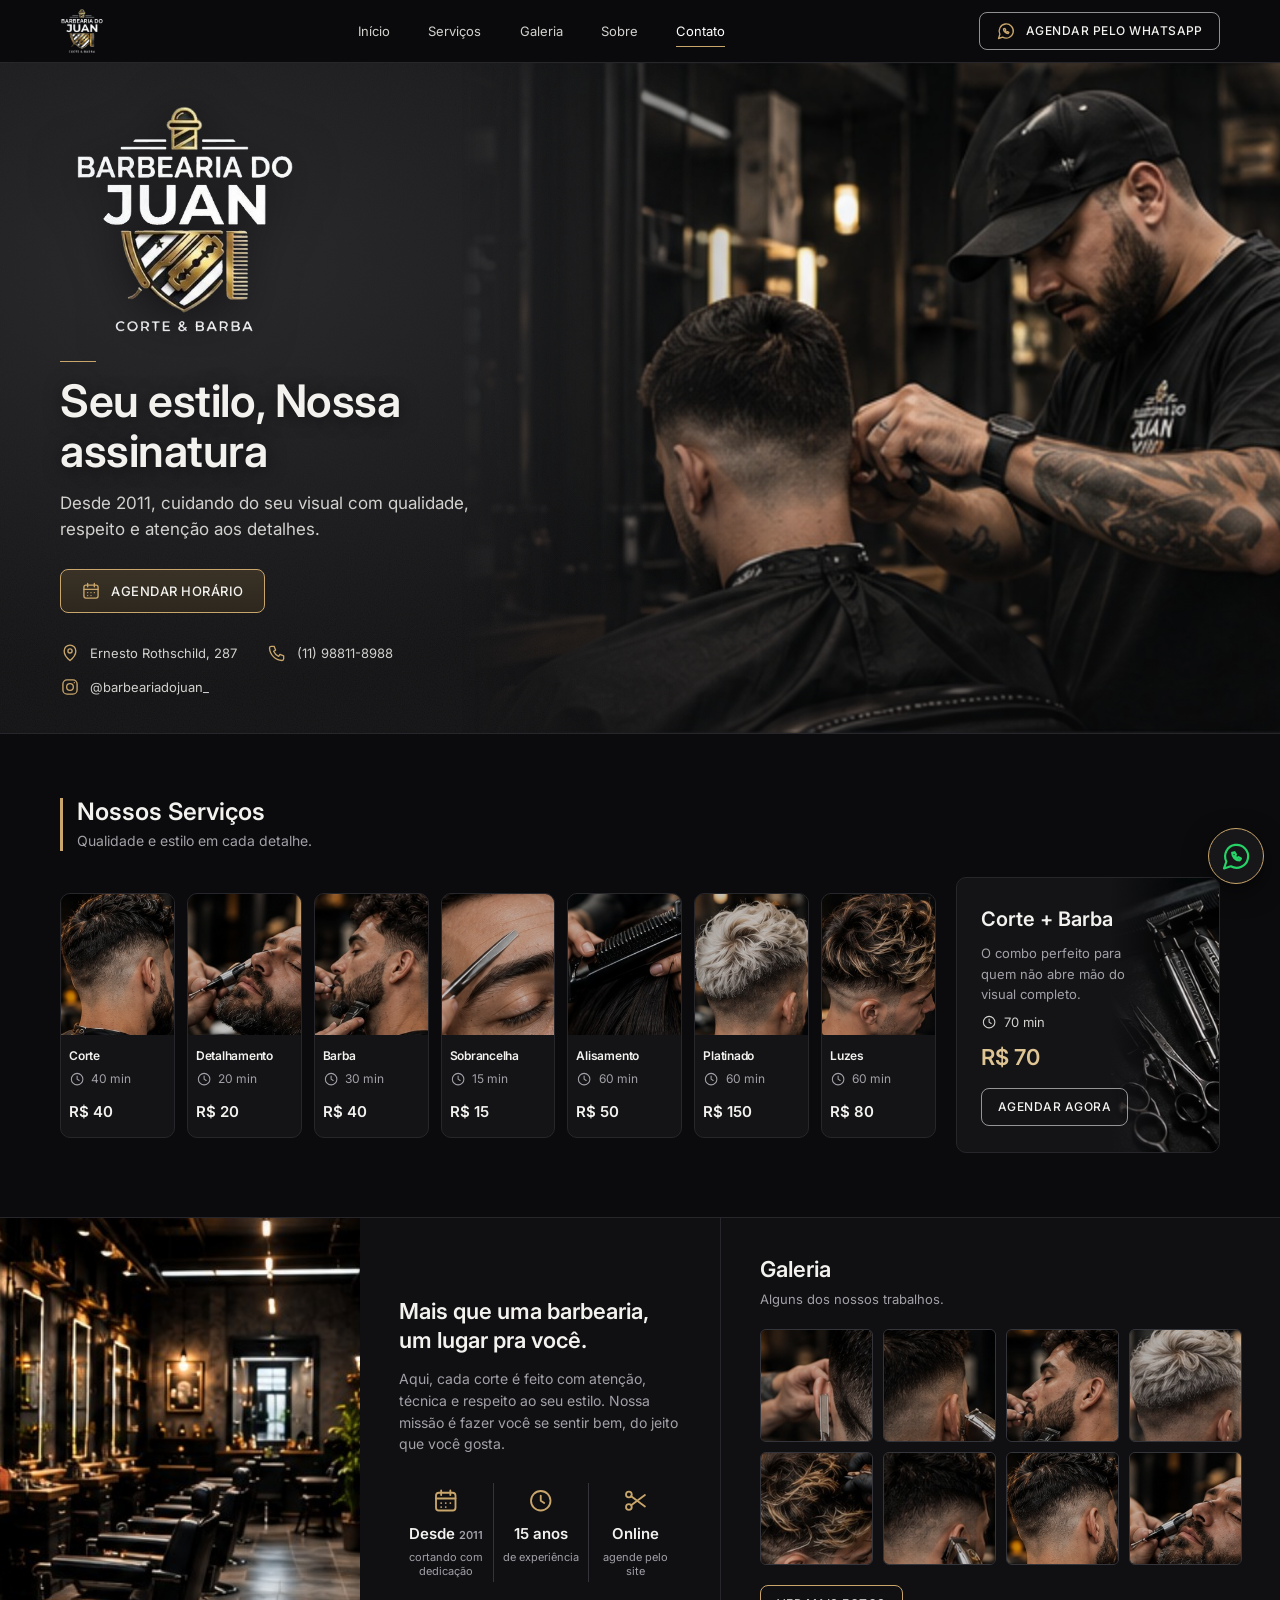
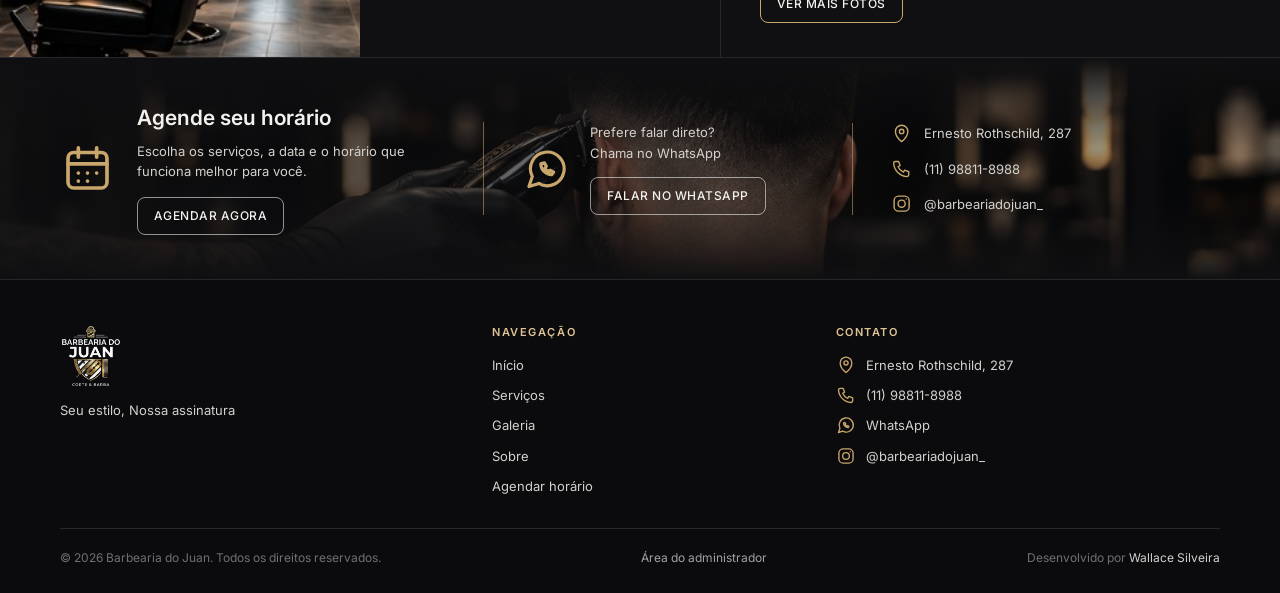
==== index.html @ 2ef13cba "Site da Barbearia do Juan: página inicial, agendamento e painel admin Co-Authored-By: Claude Sonnet " ====
<!DOCTYPE html>
<html lang="pt-BR">
<head>
  <meta charset="utf-8">
  <meta name="viewport" content="width=device-width, initial-scale=1, viewport-fit=cover">
  <title>Barbearia do Juan — Seu estilo, Nossa assinatura</title>
  <meta name="description" content="Barbearia do Juan: cortes, barba e acabamento desde 2011. Escolha seus serviços e agende seu horário online. Ernesto Rothschild, 287.">
  <meta name="theme-color" content="#0b0b0d">
  <link rel="icon" type="image/png" href="assets/logo/logo-128.png">
  <link rel="preconnect" href="https://fonts.googleapis.com">
  <link rel="preconnect" href="https://fonts.gstatic.com" crossorigin>
  <link rel="stylesheet" href="https://fonts.googleapis.com/css2?family=Inter:wght@400;500;600;700&display=swap">
  <link rel="stylesheet" href="css/style.css">
</head>
<body>
  <a class="skip" href="#servicos">Ir para o conteúdo</a>

  <header class="header">
    <div class="container header__in">
      <a class="header__logo" href="#inicio" aria-label="Barbearia do Juan — início">
        <img data-logo src="assets/logo/logo-480.png" alt="Barbearia do Juan" width="56" height="58">
      </a>
      <nav class="nav" id="menu" aria-label="Principal">
        <a href="#inicio" aria-current="true">Início</a>
        <a href="#servicos">Serviços</a>
        <a href="#galeria">Galeria</a>
        <a href="#sobre">Sobre</a>
        <a href="#contato">Contato</a>
      </nav>
      <a class="btn btn--white btn--sm header__cta" data-wa href="https://wa.me/5511988118988" target="_blank" rel="noopener" aria-label="Agendar pelo WhatsApp">
        <i data-icon="whatsapp"></i><span>Agendar pelo WhatsApp</span>
      </a>
      <button class="header__menu" type="button" id="menu-btn" aria-expanded="false" aria-controls="menu" aria-label="Abrir menu"><i data-icon="menu"></i></button>
    </div>
  </header>

  <main id="inicio">
    <section class="hero" aria-label="Apresentação">
      <div class="hero__photo"><img data-cfg-src="hero_foto" src="assets/images/hero.jpg" alt="Juan cortando o cabelo de um cliente na barbearia" fetchpriority="high"></div>
      <div class="hero__in">
        <div class="hero__content">
          <img class="hero__logo" data-logo src="assets/logo/logo-720.png" alt="Barbearia do Juan — Corte &amp; Barba" width="250" height="260">
          <div class="hero__line" aria-hidden="true"></div>
          <h1 data-cfg="slogan">Seu estilo, Nossa assinatura</h1>
          <p class="hero__text" data-cfg="hero_texto">Desde 2011, cuidando do seu visual com qualidade, respeito e atenção aos detalhes.</p>
          <a class="btn btn--tan" href="agendamento.html"><i data-icon="calendar"></i>Agendar horário</a>
          <div class="hero__info">
            <a data-maps href="https://www.google.com/maps/search/?api=1&query=Ernesto%20Rothschild%2C%20287" target="_blank" rel="noopener" aria-label="Ver endereço no Google Maps"><i data-icon="pin"></i><span data-cfg="endereco">Ernesto Rothschild, 287</span></a>
            <a data-tel href="tel:+5511988118988"><i data-icon="phone"></i><span data-cfg="telefone">(11) 98811-8988</span></a>
            <a data-insta href="https://www.instagram.com/barbeariadojuan_/" target="_blank" rel="noopener"><i data-icon="instagram"></i><span data-cfg="instagram">@barbeariadojuan_</span></a>
          </div>
        </div>
      </div>
    </section>

    <section class="section" id="servicos" aria-labelledby="t-servicos">
      <div class="container">
        <div class="section-head">
          <h2 id="t-servicos">Nossos Serviços</h2>
          <p data-cfg="servicos_subtitulo">Qualidade e estilo em cada detalhe.</p>
        </div>
        <div class="servicos">
          <div class="servicos__lista" id="servicos-lista" aria-live="polite">
            <div class="card-s skeleton"></div><div class="card-s skeleton"></div><div class="card-s skeleton"></div><div class="card-s skeleton"></div>
          </div>
          <div class="combos" id="combos-lista"></div>
        </div>
      </div>
    </section>

    <div class="duo">
      <section class="sobre" id="sobre" aria-labelledby="t-sobre">
        <div class="sobre__foto"><img data-cfg-src="sobre_foto" src="assets/images/sobre.jpg" alt="Interior da Barbearia do Juan com cadeiras e espelhos" loading="lazy"></div>
        <div class="sobre__txt">
          <h2 id="t-sobre" data-cfg="sobre_titulo">Mais que uma barbearia, um lugar pra você.</h2>
          <p data-cfg="sobre_texto">Aqui, cada corte é feito com atenção, técnica e respeito ao seu estilo.</p>
          <div class="stats">
            <div class="stat"><i data-icon="calendar"></i><b>Desde <span data-cfg="desde">2011</span></b><span>cortando com dedicação</span></div>
            <div class="stat"><i data-icon="clock"></i><b id="anos">—</b><span>de experiência</span></div>
            <div class="stat"><i data-icon="scissors"></i><b>Online</b><span>agende pelo site</span></div>
          </div>
        </div>
      </section>
      <section class="galeria" id="galeria" aria-labelledby="t-galeria">
        <h2 id="t-galeria">Galeria</h2>
        <p>Alguns dos nossos trabalhos.</p>
        <div class="galeria__grid" id="galeria-grid"></div>
        <a class="btn btn--sm" data-insta href="https://www.instagram.com/barbeariadojuan_/" target="_blank" rel="noopener">Ver mais fotos</a>
      </section>
    </div>

    <section class="cta" id="contato" aria-label="Agendamento e contato">
      <div class="cta__bg" aria-hidden="true"><img src="assets/images/cta-fundo.jpg" alt="" loading="lazy"></div>
      <div class="container cta__in">
        <div class="cta__col">
          <i class="cta__icon" data-icon="calendar"></i>
          <div>
            <h2>Agende seu horário</h2>
            <p>Escolha os serviços, a data e o horário que funciona melhor para você.</p>
            <a class="btn btn--white btn--sm" href="agendamento.html">Agendar agora</a>
          </div>
        </div>
        <div class="cta__col cta__col--wa">
          <i class="cta__icon" data-icon="whatsapp"></i>
          <div>
            <p>Prefere falar direto?<br>Chama no WhatsApp</p>
            <a class="btn btn--white btn--sm" data-wa href="https://wa.me/5511988118988" target="_blank" rel="noopener">Falar no WhatsApp</a>
          </div>
        </div>
        <div class="cta__col">
          <address class="contato" style="font-style:normal">
            <a data-maps href="https://www.google.com/maps/search/?api=1&query=Ernesto%20Rothschild%2C%20287" target="_blank" rel="noopener" aria-label="Ver endereço no Google Maps"><i data-icon="pin"></i><span data-cfg="endereco">Ernesto Rothschild, 287</span></a>
            <a data-tel href="tel:+5511988118988"><i data-icon="phone"></i><span data-cfg="telefone">(11) 98811-8988</span></a>
            <a data-insta href="https://www.instagram.com/barbeariadojuan_/" target="_blank" rel="noopener"><i data-icon="instagram"></i><span data-cfg="instagram">@barbeariadojuan_</span></a>
          </address>
        </div>
      </div>
    </section>
  </main>

  <footer class="footer">
    <div class="container">
      <div class="footer__grid">
        <div class="footer__marca">
          <img data-logo src="assets/logo/logo-480.png" alt="Barbearia do Juan" width="58" height="60">
          <p><span data-cfg="slogan">Seu estilo, Nossa assinatura</span></p>
        </div>
        <nav class="footer__col" aria-label="Rodapé">
          <h3>Navegação</h3>
          <a href="#inicio">Início</a>
          <a href="#servicos">Serviços</a>
          <a href="#galeria">Galeria</a>
          <a href="#sobre">Sobre</a>
          <a href="agendamento.html">Agendar horário</a>
        </nav>
        <div class="footer__col">
          <h3>Contato</h3>
          <a data-maps href="https://www.google.com/maps/search/?api=1&query=Ernesto%20Rothschild%2C%20287" target="_blank" rel="noopener" aria-label="Ver endereço no Google Maps"><i data-icon="pin"></i><span data-cfg="endereco">Ernesto Rothschild, 287</span></a>
          <a data-tel href="tel:+5511988118988"><i data-icon="phone"></i><span data-cfg="telefone">(11) 98811-8988</span></a>
          <a data-wa href="https://wa.me/5511988118988" target="_blank" rel="noopener"><i data-icon="whatsapp"></i>WhatsApp</a>
          <a data-insta href="https://www.instagram.com/barbeariadojuan_/" target="_blank" rel="noopener"><i data-icon="instagram"></i><span data-cfg="instagram">@barbeariadojuan_</span></a>
        </div>
      </div>
      <div class="footer__base">
        <span>© <span id="ano-atual"></span> <span data-cfg="nome">Barbearia do Juan</span>. Todos os direitos reservados.</span>
        <a href="admin.html">Área do administrador</a>
        <span>Desenvolvido por <a id="credito-link" href="https://www.linkedin.com/in/wallacesilveira/" target="_blank" rel="noopener">Wallace Silveira</a></span>
      </div>
    </div>
  </footer>

  <a class="wa-float" data-wa href="https://wa.me/5511988118988" target="_blank" rel="noopener" aria-label="Falar pelo WhatsApp"><i data-icon="whatsapp"></i></a>

  <dialog class="lightbox" id="lightbox" aria-label="Foto da galeria">
    <img id="lightbox-img" alt="">
    <button type="button" id="lightbox-close" aria-label="Fechar"><i data-icon="close"></i></button>
  </dialog>

  <script src="js/config.js"></script>
  <script src="js/dados-padrao.js"></script>
  <script src="js/icons.js"></script>
  <script src="js/availability.js"></script>
  <script src="js/services.js"></script>
  <script src="js/app.js"></script>
</body>
</html>
---- css/style.css ----
/* =====================================================================
   Barbearia do Juan — estilos base + site (index.html)
   Paleta: preto, cinza escuro, cimento queimado, branco; dourado só em detalhes.
   ===================================================================== */
:root {
  --bg: #0b0b0d;
  --bg-2: #101013;
  --surface: #141417;
  --surface-2: #1b1b1f;
  --line: #26262b;
  --line-2: #34343b;
  --text: #f3f2ef;
  --text-2: #d2d1cd;
  --muted: #a1a1a7;
  --dim: #6f6f77;
  --gold: #c9a66b;
  --gold-2: #dfc494;
  --gold-soft: rgba(201, 166, 107, .14);
  --ok: #7cc496;
  --err: #e58275;
  --radius: 10px;
  --gutter: clamp(16px, 4vw, 40px);
  --header-h: 76px;
  --font: 'Inter', system-ui, -apple-system, 'Segoe UI', Roboto, Helvetica, Arial, sans-serif;
  color-scheme: dark;
}

*, *::before, *::after { box-sizing: border-box; }
html { -webkit-text-size-adjust: 100%; scroll-behavior: smooth; scroll-padding-top: calc(var(--header-h) + 8px); }
body {
  margin: 0; background: var(--bg); color: var(--text); font: 400 15px/1.55 var(--font);
  -webkit-font-smoothing: antialiased; overflow-x: hidden; min-height: 100vh;
}
img { display: block; max-width: 100%; }
a { color: inherit; text-decoration: none; }
button, input, select, textarea { font: inherit; color: inherit; }
button { cursor: pointer; }
h1, h2, h3, p { margin: 0; }
ul { margin: 0; padding: 0; list-style: none; }
[hidden] { display: none !important; }
.ic { width: 1.25em; height: 1.25em; flex: none; }
.sr-only { position: absolute; width: 1px; height: 1px; overflow: hidden; clip: rect(0 0 0 0); white-space: nowrap; }
:focus-visible { outline: 2px solid var(--gold); outline-offset: 2px; border-radius: 4px; }
.skip { position: absolute; left: 12px; top: -60px; z-index: 100; background: var(--gold); color: #111; padding: 8px 14px; border-radius: 6px; font-weight: 600; }
.skip:focus { top: 12px; }
.container { width: 100%; max-width: 1240px; margin-inline: auto; padding-inline: var(--gutter); }

/* ------------------------------------------------------------- botões */
.btn {
  display: inline-flex; align-items: center; justify-content: center; gap: 10px; min-height: 44px; padding: 0 20px;
  border-radius: 8px; border: 1px solid var(--gold); background: transparent; color: var(--text);
  font-size: 13px; font-weight: 500; letter-spacing: .04em; text-transform: uppercase; white-space: nowrap;
  transition: background .2s, border-color .2s, color .2s, transform .15s;
}
.btn .ic { color: var(--gold); font-size: 16px; }
.btn:hover { background: var(--gold-soft); }
.btn:active { transform: translateY(1px); }
.btn--tan { background: linear-gradient(180deg, #3a3226, #2d271e); border-color: var(--gold); }
.btn--tan:hover { background: linear-gradient(180deg, #463c2c, #372f23); }
.btn--white { border-color: rgba(255, 255, 255, .55); }
.btn--white:hover { background: rgba(255, 255, 255, .08); border-color: #fff; }
.btn--solid { background: var(--gold-2); border-color: var(--gold-2); color: #17130c; font-weight: 600; }
.btn--solid .ic { color: #17130c; }
.btn--solid:hover { background: #ead2a6; }
.btn--sm { min-height: 38px; padding: 0 16px; font-size: 12px; }
.btn[disabled], .btn[aria-disabled="true"] { opacity: .45; cursor: not-allowed; pointer-events: none; }

/* ------------------------------------------------------------ cabeçalho */
.header {
  position: sticky; top: 0; z-index: 50; background: rgba(11, 11, 13, .94); backdrop-filter: blur(10px);
  border-bottom: 1px solid var(--line); padding-top: env(safe-area-inset-top, 0px);
}
.header__in { display: flex; align-items: center; justify-content: space-between; gap: 24px; height: var(--header-h); }
.header__logo img { height: 58px; width: auto; }
.nav { display: flex; gap: clamp(20px, 3vw, 44px); margin-inline: auto; }
.nav a { position: relative; font-size: 13px; color: var(--text-2); padding: 8px 0; transition: color .2s; }
.nav a::after { content: ''; position: absolute; left: 0; right: 0; bottom: 2px; height: 1px; background: var(--gold); transform: scaleX(0); transition: transform .25s; }
.nav a:hover, .nav a[aria-current="true"] { color: #fff; }
.nav a:hover::after, .nav a[aria-current="true"]::after { transform: scaleX(1); }
.header__cta { display: inline-flex; }
.header__menu { display: none; width: 44px; height: 44px; align-items: center; justify-content: center; background: none; border: 1px solid var(--line-2); border-radius: 8px; font-size: 20px; }

/* ----------------------------------------------------------------- hero */
.hero {
  position: relative; overflow: hidden; border-bottom: 1px solid var(--line);
  background:
    radial-gradient(70% 90% at 15% 30%, #2b2b2e 0%, rgba(20, 20, 22, 0) 70%),
    url("data:image/svg+xml;utf8,<svg xmlns='http://www.w3.org/2000/svg' width='200' height='200'><filter id='n'><feTurbulence type='fractalNoise' baseFrequency='.85' numOctaves='2' stitchTiles='stitch'/><feColorMatrix values='0 0 0 0 1 0 0 0 0 1 0 0 0 0 1 0 0 0 .05 0'/></filter><rect width='100%' height='100%' filter='url(%23n)'/></svg>"),
    #111113;
}
.hero__photo { position: absolute; top: 0; right: 0; bottom: 0; width: 64%; -webkit-mask-image: linear-gradient(90deg, transparent 0, #000 38%); mask-image: linear-gradient(90deg, transparent 0, #000 38%); }
.hero__photo img { width: 100%; height: 100%; object-fit: cover; object-position: 60% 30%; }
.hero__photo::after { content: ''; position: absolute; inset: 0; background: linear-gradient(0deg, rgba(11, 11, 13, .55), transparent 40%); }
.hero__in { position: relative; z-index: 2; min-height: clamp(460px, 40vw, 590px); display: flex; flex-direction: column; justify-content: center; padding-block: 36px; max-width: 1240px; margin-inline: auto; padding-inline: var(--gutter); }
.hero__content { max-width: 500px; }
.hero__logo { width: clamp(170px, 18vw, 250px); height: auto; margin: 0 0 22px 10px; filter: drop-shadow(0 6px 24px rgba(0, 0, 0, .55)); }
.hero__line { width: 36px; height: 1px; background: var(--gold); margin-bottom: 14px; }
.hero h1 { font-size: clamp(30px, 3.5vw, 46px); line-height: 1.12; font-weight: 600; letter-spacing: -.01em; text-shadow: 0 2px 18px rgba(0, 0, 0, .5); }
.hero__text { margin: 14px 0 26px; color: var(--text-2); font-size: clamp(15px, 1.35vw, 17px); max-width: 420px; }
.hero__info { display: flex; flex-wrap: wrap; gap: 14px 30px; margin-top: 30px; font-size: 13px; color: var(--text-2); }
.hero__info a, .hero__info span { display: inline-flex; align-items: center; gap: 10px; }
.hero__info .ic { color: var(--gold); font-size: 16px; }
.hero__info a:hover { color: #fff; }

/* -------------------------------------------------------------- seções */
.section { padding-block: clamp(40px, 6vw, 64px); border-bottom: 1px solid var(--line); }
.section-head { border-left: 3px solid var(--gold); padding-left: 14px; margin-bottom: 26px; }
.section-head h2 { font-size: clamp(20px, 2.2vw, 24px); font-weight: 600; line-height: 1.2; }
.section-head p { color: var(--muted); font-size: 14px; margin-top: 3px; }

.servicos { display: grid; grid-template-columns: minmax(0, 1fr) 280px; gap: 20px; align-items: center; }
.servicos__lista { align-content: center; display: grid; grid-template-columns: repeat(auto-fill, minmax(100px, 1fr)); gap: 12px; }
.card-s { display: flex; flex-direction: column; background: var(--surface); border: 1px solid var(--line); border-radius: var(--radius); overflow: hidden; transition: border-color .2s, transform .2s; }
.card-s:hover { border-color: var(--gold); transform: translateY(-2px); }
.card-s__foto { aspect-ratio: 4 / 5; background: var(--surface-2); overflow: hidden; }
.card-s__foto img { width: 100%; height: 100%; object-fit: cover; object-position: 50% 30%; transition: transform .4s; }
.card-s:hover .card-s__foto img { transform: scale(1.05); }
.card-s__body { padding: 12px 12px 14px; display: flex; flex-direction: column; gap: 5px; flex: 1; }
.card-s__nome { font-size: 14px; font-weight: 600; }
.card-s__dur { display: flex; align-items: center; gap: 6px; font-size: 12px; color: var(--muted); }
.card-s__dur .ic { font-size: 13px; }
.card-s__preco { margin-top: auto; padding-top: 6px; font-size: 15px; font-weight: 600; }
.card-s__preco.consulta { font-size: 12px; font-weight: 500; color: var(--gold-2); letter-spacing: .02em; padding-top: 8px; }

.combos { display: flex; flex-direction: column; gap: 12px; }
.card-c { position: relative; flex: 1; overflow: hidden; display: flex; flex-direction: column; justify-content: center; gap: 8px; padding: 26px 24px; background: var(--surface); border: 1px solid var(--line); border-radius: var(--radius); min-height: 220px; }
.card-c__foto { position: absolute; top: 0; right: 0; bottom: 0; width: 42%; z-index: 0; }
.card-c__foto img { width: 100%; height: 100%; object-fit: cover; object-position: center; opacity: .9; }
.card-c__foto::before { content: ''; position: absolute; inset: 0; z-index: 1; background: linear-gradient(90deg, var(--surface) 0%, rgba(20, 20, 23, 0) 65%); }
.card-c > *:not(.card-c__foto) { position: relative; z-index: 1; max-width: 78%; }
.card-c h3 { font-size: 20px; font-weight: 600; }
.card-c__desc { font-size: 13px; color: var(--muted); }
.card-c__dur { display: flex; align-items: center; gap: 7px; font-size: 13px; color: var(--text-2); }
.card-c__preco { font-size: 22px; font-weight: 600; color: var(--gold-2); }
.card-c .btn { align-self: flex-start; margin-top: 6px; max-width: none; }

/* ------------------------------------------------------- sobre + galeria */
.duo { display: grid; grid-template-columns: minmax(0, 1.55fr) minmax(0, 1.2fr); border-bottom: 1px solid var(--line); }
.sobre { display: grid; grid-template-columns: minmax(0, 1fr) minmax(0, 1fr); border-right: 1px solid var(--line); }
.sobre__foto { position: relative; min-height: 300px; }
.sobre__foto img { position: absolute; inset: 0; width: 100%; height: 100%; object-fit: cover; }
.sobre__txt { display: flex; flex-direction: column; justify-content: center; padding: 34px clamp(20px, 3vw, 40px) 30px; background: var(--bg-2); }
.sobre__txt h2 { font-size: clamp(19px, 1.8vw, 22px); font-weight: 600; line-height: 1.3; }
.sobre__txt p { margin-top: 14px; color: var(--muted); font-size: 14px; }
.stats { display: grid; grid-template-columns: repeat(3, 1fr); margin-top: 28px; }
.stat { display: flex; flex-direction: column; align-items: center; text-align: center; gap: 4px; padding: 4px 8px; }
.stat + .stat { border-left: 1px solid var(--line-2); }
.stat .ic { color: var(--gold); font-size: 22px; margin-bottom: 4px; }
.stat b { font-size: 15px; font-weight: 600; }
.stat span { font-size: 11px; color: var(--muted); line-height: 1.3; }
.galeria { padding: 34px clamp(20px, 3vw, 40px); background: var(--bg-2); display: flex; flex-direction: column; }
.galeria h2 { font-size: 22px; font-weight: 600; }
.galeria > p { color: var(--muted); font-size: 13px; margin: 3px 0 20px; }
.galeria__grid { display: grid; grid-template-columns: repeat(4, 1fr); gap: 10px; }
.galeria__item { position: relative; aspect-ratio: 1 / 1; overflow: hidden; border: 1px solid var(--line-2); border-radius: 6px; background: var(--surface); padding: 0; }
.galeria__item img { width: 100%; height: 100%; object-fit: cover; object-position: 50% 30%; transition: transform .4s; }
.galeria__item:hover img { transform: scale(1.06); }
.galeria .btn { align-self: flex-start; margin-top: 20px; }

.lightbox { border: 0; padding: 0; background: transparent; max-width: 94vw; max-height: 92vh; }
.lightbox::backdrop { background: rgba(0, 0, 0, .88); }
.lightbox img { max-width: 94vw; max-height: 88vh; border-radius: 8px; object-fit: contain; }
.lightbox button { position: absolute; top: 8px; right: 8px; width: 40px; height: 40px; border-radius: 50%; border: 1px solid var(--line-2); background: rgba(0, 0, 0, .6); display: grid; place-items: center; }

/* ------------------------------------------------- chamada + contato */
.cta { position: relative; overflow: hidden; border-bottom: 1px solid var(--line); background: #0f0f11; }
.cta__bg { position: absolute; top: 0; bottom: 0; right: 0; width: 38%; -webkit-mask-image: linear-gradient(90deg, transparent 0, #000 70%); mask-image: linear-gradient(90deg, transparent 0, #000 70%); }
.cta__bg img { width: 100%; height: 100%; object-fit: cover; object-position: 100% 50%; filter: grayscale(.9) contrast(1.1) brightness(1.15); }
.cta__in { position: relative; z-index: 1; display: grid; grid-template-columns: 1.15fr 1fr 1fr; align-items: center; padding-block: 44px; }
.cta__col { display: flex; align-items: center; gap: 22px; padding-inline: clamp(16px, 3vw, 44px); }
.cta__col + .cta__col { border-left: 1px solid rgba(201, 166, 107, .55); }
.cta__col:first-child { padding-left: 0; }
.cta__icon { font-size: 44px; color: var(--gold); flex: none; }
.cta__col h2 { font-size: 21px; font-weight: 600; }
.cta__col p { color: var(--text-2); font-size: 13px; margin: 6px 0 16px; }
.cta__col--wa { gap: 20px; }
.cta__col--wa .cta__icon { font-size: 38px; }
.cta__col--wa p { margin: 0 0 14px; font-size: 13px; line-height: 1.6; }
.contato { display: flex; flex-direction: column; gap: 14px; font-size: 13px; }
.contato a, .contato span { display: flex; align-items: center; gap: 12px; color: var(--text-2); }
.contato a:hover { color: #fff; }
.contato .ic { color: var(--gold); font-size: 17px; }

/* --------------------------------------------------------------- rodapé */
.footer { padding-block: 26px calc(26px + env(safe-area-inset-bottom, 0px)); color: var(--dim); font-size: 12px; }
.footer__in { display: flex; flex-wrap: wrap; align-items: center; justify-content: space-between; gap: 14px 24px; }
.footer__credito { flex-basis: 100%; margin-top: 16px; padding-top: 16px; border-top: 1px solid var(--line); text-align: center; }
.footer__credito a { color: var(--text-2); text-decoration: none; }
.footer__credito a:hover { color: var(--gold-2); }
.footer img { height: 40px; width: auto; opacity: .85; }
.footer a:hover { color: var(--gold-2); }
.footer__links { display: flex; gap: 20px; }

.wa-float {
  position: fixed; right: max(16px, env(safe-area-inset-right, 0px)); bottom: max(16px, env(safe-area-inset-bottom, 0px)); z-index: 40;
  width: 56px; height: 56px; border-radius: 50%; display: grid; place-items: center; font-size: 26px; color: #25d366;
  background: #17171a; border: 1px solid var(--gold); box-shadow: 0 8px 24px rgba(0, 0, 0, .5); transition: transform .2s, background .2s;
}
.wa-float:hover { background: #22201b; transform: scale(1.05); }

/* estados de carregamento / erro */
.skeleton { background: linear-gradient(90deg, var(--surface) 25%, var(--surface-2) 50%, var(--surface) 75%); background-size: 200% 100%; animation: shimmer 1.4s infinite linear; border-radius: var(--radius); }
.card-s.skeleton { min-height: 230px; border: 1px solid var(--line); }
@keyframes shimmer { to { background-position: -200% 0; } }
.aviso { padding: 22px; border: 1px dashed var(--line-2); border-radius: var(--radius); color: var(--muted); font-size: 14px; grid-column: 1 / -1; }
.aviso button { margin-left: 8px; background: none; border: 0; color: var(--gold-2); text-decoration: underline; }

.reveal { opacity: 0; transform: translateY(14px); transition: opacity .6s, transform .6s; }
.reveal.in { opacity: 1; transform: none; }
@media (prefers-reduced-motion: reduce) {
  html { scroll-behavior: auto; }
  *, *::before, *::after { animation: none !important; transition: none !important; }
  .reveal { opacity: 1; transform: none; }
}

/* ============================================================ responsivo */
@media (max-width: 1100px) {
  .servicos { grid-template-columns: 1fr; }
  .combos { flex-direction: row; flex-wrap: wrap; }
  .card-c { min-width: min(100%, 320px); }
  .duo { grid-template-columns: 1fr; }
  .sobre { border-right: 0; border-bottom: 1px solid var(--line); }
  .cta__in { grid-template-columns: 1fr; gap: 26px; }
  .cta__col { padding-inline: 0; }
  .cta__col + .cta__col { border-left: 0; border-top: 1px solid rgba(201, 166, 107, .4); padding-top: 26px; }
  .cta__bg { left: 0; right: 0; aspect-ratio: auto; opacity: .35; -webkit-mask-image: none; mask-image: none; }
}
@media (max-width: 860px) {
  :root { --header-h: 64px; }
  .header__logo img { height: 48px; }
  .header__menu { display: inline-flex; order: 3; }
  .header__cta { margin-left: auto; order: 2; padding: 0 14px; }
  .header__cta span { display: none; }
  .header__cta::after { content: 'Agendar'; }
  .nav {
    position: fixed; left: 0; right: 0; top: calc(var(--header-h) + env(safe-area-inset-top, 0px)); flex-direction: column; gap: 0; margin: 0;
    background: rgba(11, 11, 13, .98); border-bottom: 1px solid var(--line); padding: 8px var(--gutter) 16px; transform: translateY(-8px); opacity: 0; visibility: hidden; transition: opacity .2s, transform .2s, visibility .2s;
  }
  .nav.open { opacity: 1; transform: none; visibility: visible; }
  .nav a { padding: 15px 0; font-size: 15px; border-bottom: 1px solid var(--line); }
  .nav a::after { display: none; }

  .hero__photo { top: 0; bottom: auto; left: 0; width: 100%; height: 340px; -webkit-mask-image: linear-gradient(180deg, #000 45%, transparent 100%); mask-image: linear-gradient(180deg, #000 45%, transparent 100%); }
  .hero__photo img { object-position: 68% 22%; }
  .hero__in { justify-content: flex-end; min-height: 0; padding-top: 250px; padding-bottom: 32px; }
  .hero__logo { width: 150px; margin-left: 0; }
  .hero__content { max-width: none; }
  .hero__text { max-width: none; }
  .hero .btn { width: 100%; }
  .hero__info { flex-direction: column; gap: 14px; }
  .sobre { grid-template-columns: 1fr; }
  .sobre__foto { min-height: 0; aspect-ratio: 16 / 10; }
  .galeria__grid { grid-template-columns: repeat(2, 1fr); }
}
@media (max-width: 520px) {
  .servicos__lista { grid-template-columns: repeat(2, minmax(0, 1fr)); }
  .card-c { padding: 22px 20px; }
  .card-c > *:not(.card-c__foto) { max-width: 70%; }
  .cta__col { flex-direction: column; align-items: flex-start; gap: 12px; }
  .cta__col .btn { width: 100%; }
  .stats { gap: 2px; }
  .stat { padding-inline: 2px; }
}

/* ---- ajustes mobile: serviços 3 por linha (sobra centralizada), faixa de contato compacta, rodapé organizado ---- */
.footer__in { display: grid; grid-template-columns: auto minmax(0, 1fr) auto; align-items: center; gap: 16px 24px; }
.footer__in > span { text-align: center; }
.footer__credito { grid-column: 1 / -1; }

@media (max-width: 600px) {
  .servicos__lista { display: flex; flex-wrap: wrap; justify-content: center; gap: 10px; }
  .servicos__lista > .card-s { flex: 0 0 calc((100% - 20px) / 3); min-width: 0; }
  .card-s__body { padding: 9px 8px 11px; gap: 3px; }
  .card-s__nome { font-size: 12px; overflow-wrap: anywhere; line-height: 1.25; }
  .card-s__dur { font-size: 10.5px; gap: 4px; }
  .card-s__dur .ic { font-size: 11px; }
  .card-s__preco { font-size: 13px; padding-top: 4px; }
  .card-s__preco.consulta { font-size: 10.5px; }

  .cta__in { gap: 0; padding-block: 8px; }
  .cta__col { flex-direction: row; align-items: center; gap: 14px; padding-block: 20px; }
  .cta__col + .cta__col { padding-top: 20px; }
  .cta__icon, .cta__col--wa .cta__icon { font-size: 30px; }
  .cta__col h2 { font-size: 18px; }
  .cta__col p { margin: 4px 0 12px; }
  .cta__col--wa p { margin: 0 0 10px; }
  .cta__col .btn { width: auto; }
  .contato { gap: 10px; }
  .cta__bg { opacity: .28; }

  .footer { padding-bottom: calc(84px + env(safe-area-inset-bottom, 0px)); }
  .footer__in { grid-template-columns: 1fr; justify-items: center; text-align: center; gap: 14px; }
  .footer__in > img { order: 0; }
  .footer__links { order: 1; gap: 24px; }
  .footer__in > span { order: 2; line-height: 1.5; }
  .footer__credito { order: 3; width: 100%; margin-top: 4px; }
}

/* fundo do "Agende seu horário": faixa larga, escurecida para manter o texto legível */
.cta__bg { inset: 0; width: 100%; -webkit-mask-image: none; mask-image: none; opacity: 1; }
.cta__bg img { object-position: 50% 45%; filter: brightness(.62) saturate(.95); }
.cta__bg::after { content: ''; position: absolute; inset: 0; background: linear-gradient(90deg, rgba(11, 11, 13, .82) 0%, rgba(11, 11, 13, .55) 55%, rgba(11, 11, 13, .35) 100%); }
@media (max-width: 600px) { .cta__bg { opacity: 1; } .cta__bg::after { background: rgba(11, 11, 13, .62); } }


/* cabeçalho mais compacto */
:root { --header-h: 62px; }
.header__logo img { height: 46px; }
@media (max-width: 860px) { :root { --header-h: 54px; } .header__logo img { height: 40px; } }

/* fotos levemente escurecidas; cor original ao passar o mouse (serviços, galeria e "Agende seu horário") */
.card-s__foto img, .galeria__item img { filter: brightness(.72); transition: filter .35s ease, transform .4s; }
.card-s:hover .card-s__foto img, .card-s:focus-visible .card-s__foto img,
.galeria__item:hover img, .galeria__item:focus-visible img { filter: brightness(1); }
.cta__bg img { filter: brightness(.78) saturate(.95); transition: filter .4s ease; }
.cta__bg::after { transition: opacity .4s ease; }
.cta:hover .cta__bg img { filter: none; }
.cta:hover .cta__bg::after { opacity: .3; }

/* nome do serviço sempre inteiro no card */
.servicos { grid-template-columns: minmax(0, 1fr) 264px; }
.card-s__body { padding: 12px 10px 14px; }
.card-s__nome { font-size: 13px; letter-spacing: -.01em; white-space: nowrap; }
@media (max-width: 600px) { .card-s__body { padding: 9px 8px 11px; } .card-s__nome { font-size: 12px; white-space: normal; overflow-wrap: anywhere; } }

/* escurecimento leve: fixo em telas sem mouse (toque não clareia a foto) */
.card-s__foto img, .galeria__item img { filter: brightness(.78); }
.cta__bg img { filter: brightness(.8) saturate(.95); }
@media (hover: none) {
  .card-s:hover .card-s__foto img, .galeria__item:hover img { filter: brightness(.78); }
  .cta:hover .cta__bg img { filter: brightness(.8) saturate(.95); }
  .cta:hover .cta__bg::after { opacity: 1; }
}
@media (min-width: 1101px) and (max-width: 1300px) { .card-s__nome { font-size: 12px; letter-spacing: -.02em; } .card-s__body { padding-inline: 8px; } }
@media (max-width: 1100px) { .servicos { grid-template-columns: 1fr; } }

/* rodapé organizado: marca | navegação | contato + barra inferior */
.footer { padding-block: 44px calc(26px + env(safe-area-inset-bottom, 0px)); color: var(--muted); font-size: 13px; }
.footer__grid { display: grid; grid-template-columns: 1.3fr 1fr 1.3fr; gap: 32px 48px; padding-bottom: 32px; }
.footer__marca img { height: 64px; width: auto; opacity: 1; margin-bottom: 12px; }
.footer__marca p { color: var(--text-2); max-width: 240px; }
.footer__col { display: flex; flex-direction: column; align-items: flex-start; gap: 10px; }
.footer__col h3 { font-size: 11px; letter-spacing: .14em; text-transform: uppercase; color: var(--gold-2); font-weight: 600; margin-bottom: 4px; }
.footer__col a, .footer__col > span { display: inline-flex; align-items: center; gap: 10px; color: var(--text-2); }
.footer__col .ic { color: var(--gold); font-size: 16px; }
.footer__col a:hover { color: #fff; }
.footer__base { display: flex; flex-wrap: wrap; align-items: center; justify-content: space-between; gap: 8px 24px; padding-top: 20px; border-top: 1px solid var(--line); font-size: 12px; color: var(--dim); }
.footer__base a { color: var(--muted); text-decoration: none; }
.footer__base a:hover { color: var(--gold-2); }
#credito-link { color: var(--text-2); }
@media (max-width: 760px) {
  .footer { padding-top: 32px; padding-bottom: calc(84px + env(safe-area-inset-bottom, 0px)); }
  .footer__grid { grid-template-columns: 1fr 1fr; gap: 28px 20px; }
  .footer__marca { grid-column: 1 / -1; display: flex; align-items: center; gap: 14px; }
  .footer__marca img { margin: 0; height: 56px; }
  .footer__col:last-child { grid-column: 1 / -1; }
  .footer__base { flex-direction: column; align-items: flex-start; }
}
@media (max-width: 760px) {
  .footer__col:nth-child(2) { grid-column: 1 / -1; flex-direction: row; flex-wrap: wrap; gap: 10px 22px; }
  .footer__col:nth-child(2) h3 { flex-basis: 100%; margin-bottom: 0; }
}

/* mobile: cards e combo fluem na mesma grade de 3 colunas (o combo ocupa 2 colunas e encaixa no fim) */
@media (max-width: 600px) {
  .servicos { display: grid; grid-template-columns: repeat(3, minmax(0, 1fr)); gap: 10px; align-items: stretch; }
  .servicos__lista, .combos { display: contents; }
  .servicos__lista > .card-s { flex: none; min-width: 0; }
  .combos > .card-c { grid-column: span 2; min-width: 0; min-height: 0; padding: 16px 14px; gap: 6px; }
  .card-c h3 { font-size: 17px; }
  .card-c__desc { font-size: 11.5px; }
  .card-c__preco { font-size: 19px; }
  .card-c .btn { min-height: 34px; padding: 0 12px; font-size: 11px; }
  .servicos > .aviso, .servicos__lista > .aviso { grid-column: 1 / -1; }
  /* rodapé: sem o bloco "Navegação" no celular */
  .footer__col:nth-child(2) { display: none; }
}
@media (min-width: 601px) and (max-width: 760px) { .footer__col:nth-child(2) { display: none; } }

/* "Agende seu horário" em telas menores: a foto vira uma faixa acima do conteúdo, sem zoom */
@media (max-width: 1100px) {
  .cta { display: flex; flex-direction: column; }
  .cta__bg { position: relative; inset: auto; width: 100%; height: clamp(150px, 34vw, 260px); flex: none; }
  .cta__bg img { object-position: 60% 50%; }
  .cta__bg::after, .cta:hover .cta__bg::after { background: linear-gradient(180deg, transparent 55%, #0f0f11 100%); opacity: 1; }
  .cta__in { width: 100%; padding-top: 12px; }
}

/* transição suave foto → "Agende seu horário" (celular/tablet) */
@media (max-width: 1100px) {
  .cta__bg { height: clamp(170px, 42vw, 280px); }
  .cta__bg::after, .cta:hover .cta__bg::after { bottom: -2px; background: linear-gradient(180deg, rgba(15, 15, 17, 0) 0%, rgba(15, 15, 17, .35) 35%, rgba(15, 15, 17, .8) 70%, #0f0f11 100%); }
  .cta__in { padding-top: 0; margin-top: -28px; position: relative; z-index: 2; }
}

/* rodapé no celular: compacto, sem espaço sobrando */
@media (max-width: 760px) {
  .footer { padding-top: 26px; padding-bottom: calc(22px + env(safe-area-inset-bottom, 0px)); }
  .footer__grid { gap: 20px; padding-bottom: 20px; }
  .footer__marca { justify-content: flex-start; }
  .footer__col { gap: 8px; }
  .footer__base { align-items: center; text-align: center; gap: 4px; padding-top: 16px; }
  .footer__base > * { line-height: 1.6; }
}
@media (max-width: 760px) { .footer__base { font-size: 11.5px; padding-right: 64px; padding-left: 64px; } }

/* desktop: a foto também esmaece nas bordas de cima e de baixo, e fica mais escura onde está o texto */
.cta__bg::before { content: ''; position: absolute; inset: -1px 0; z-index: 1; pointer-events: none; background: linear-gradient(180deg, #0f0f11 0%, rgba(15, 15, 17, .55) 18%, rgba(15, 15, 17, 0) 40%, rgba(15, 15, 17, 0) 60%, rgba(15, 15, 17, .55) 82%, #0f0f11 100%); }
@media (min-width: 1101px) {
  .cta__bg::after { background: linear-gradient(90deg, rgba(15, 15, 17, .8) 0%, rgba(15, 15, 17, .5) 45%, rgba(15, 15, 17, .2) 100%); }
}
@media (max-width: 1100px) { .cta__bg::before { display: none; } }
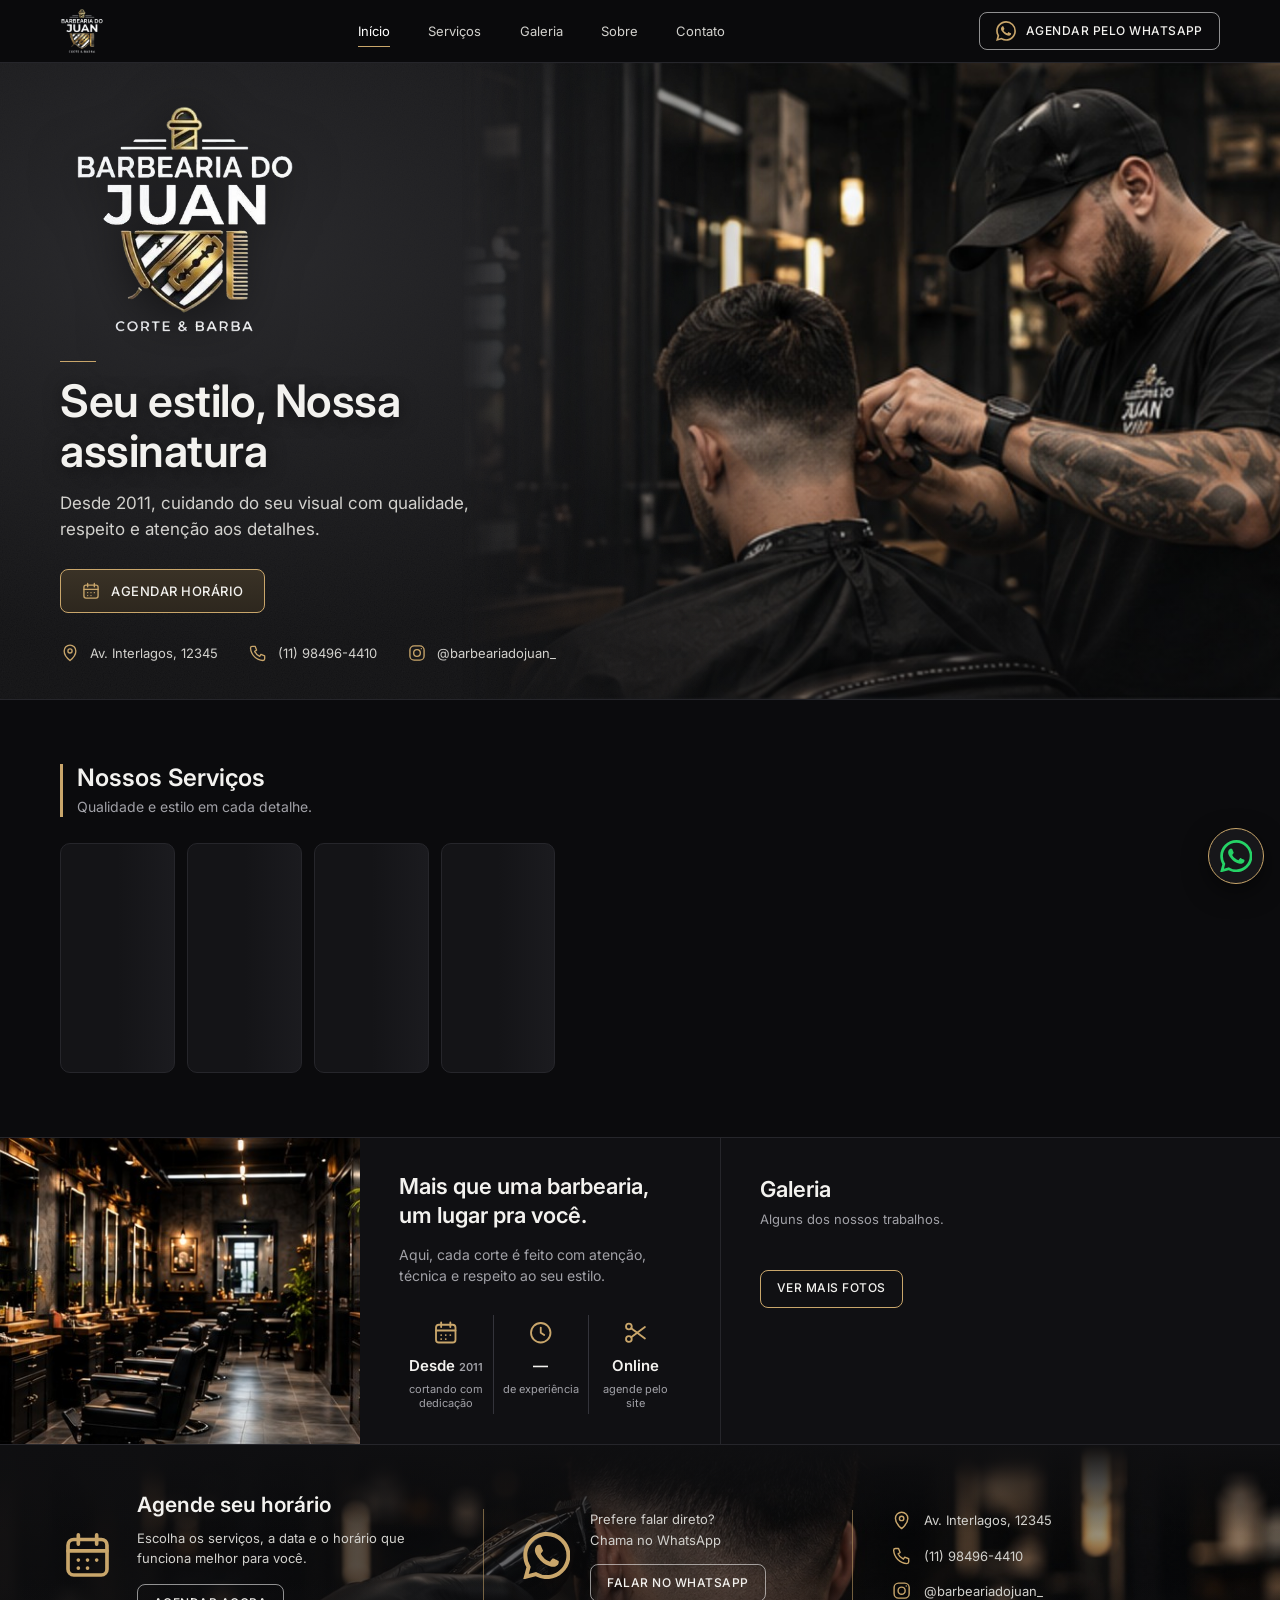
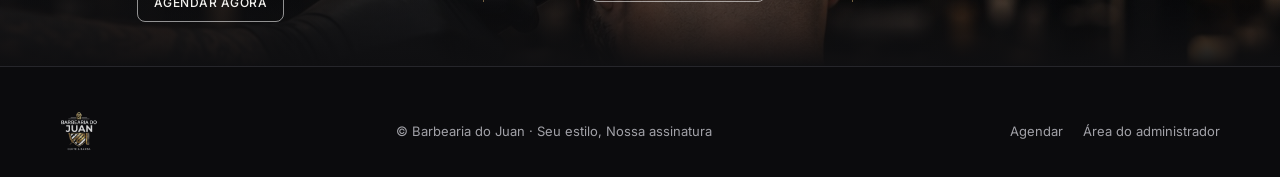
==== commit e171d53d: "Ícone do WhatsApp com o logotipo oficial Co-Authored-By: Claude Sonnet 5 <noreply@anthropic.com>" ====
--- a/index.html
+++ b/index.html
@@ -3,8 +3,8 @@
 <head>
   <meta charset="utf-8">
   <meta name="viewport" content="width=device-width, initial-scale=1, viewport-fit=cover">
-  <title>Barbearia do Juan — Seu estilo, Nossa assinatura</title>
-  <meta name="description" content="Barbearia do Juan: cortes, barba e acabamento desde 2011. Escolha seus serviços e agende seu horário online. Ernesto Rothschild, 287.">
+  <title>Barbearia do Juan</title>
+  <meta name="description" content="Barbearia do Juan: cortes, barba e acabamento desde 2011. Escolha seus serviços e agende seu horário online. Av. Interlagos, 12345.">
   <meta name="theme-color" content="#0b0b0d">
   <link rel="icon" type="image/png" href="assets/logo/logo-128.png">
   <link rel="preconnect" href="https://fonts.googleapis.com">
@@ -27,7 +27,7 @@
         <a href="#sobre">Sobre</a>
         <a href="#contato">Contato</a>
       </nav>
-      <a class="btn btn--white btn--sm header__cta" data-wa href="https://wa.me/5511988118988" target="_blank" rel="noopener" aria-label="Agendar pelo WhatsApp">
+      <a class="btn btn--white btn--sm header__cta" data-wa href="https://wa.me/5511984964410" target="_blank" rel="noopener" aria-label="Agendar pelo WhatsApp">
         <i data-icon="whatsapp"></i><span>Agendar pelo WhatsApp</span>
       </a>
       <button class="header__menu" type="button" id="menu-btn" aria-expanded="false" aria-controls="menu" aria-label="Abrir menu"><i data-icon="menu"></i></button>
@@ -45,8 +45,8 @@
           <p class="hero__text" data-cfg="hero_texto">Desde 2011, cuidando do seu visual com qualidade, respeito e atenção aos detalhes.</p>
           <a class="btn btn--tan" href="agendamento.html"><i data-icon="calendar"></i>Agendar horário</a>
           <div class="hero__info">
-            <a data-maps href="https://www.google.com/maps/search/?api=1&query=Ernesto%20Rothschild%2C%20287" target="_blank" rel="noopener" aria-label="Ver endereço no Google Maps"><i data-icon="pin"></i><span data-cfg="endereco">Ernesto Rothschild, 287</span></a>
-            <a data-tel href="tel:+5511988118988"><i data-icon="phone"></i><span data-cfg="telefone">(11) 98811-8988</span></a>
+            <span><i data-icon="pin"></i><span data-cfg="endereco">Av. Interlagos, 12345</span></span>
+            <a data-tel href="tel:+5511984964410"><i data-icon="phone"></i><span data-cfg="telefone">(11) 98496-4410</span></a>
             <a data-insta href="https://www.instagram.com/barbeariadojuan_/" target="_blank" rel="noopener"><i data-icon="instagram"></i><span data-cfg="instagram">@barbeariadojuan_</span></a>
           </div>
         </div>
@@ -104,13 +104,13 @@
           <i class="cta__icon" data-icon="whatsapp"></i>
           <div>
             <p>Prefere falar direto?<br>Chama no WhatsApp</p>
-            <a class="btn btn--white btn--sm" data-wa href="https://wa.me/5511988118988" target="_blank" rel="noopener">Falar no WhatsApp</a>
+            <a class="btn btn--white btn--sm" data-wa href="https://wa.me/5511984964410" target="_blank" rel="noopener">Falar no WhatsApp</a>
           </div>
         </div>
         <div class="cta__col">
           <address class="contato" style="font-style:normal">
-            <a data-maps href="https://www.google.com/maps/search/?api=1&query=Ernesto%20Rothschild%2C%20287" target="_blank" rel="noopener" aria-label="Ver endereço no Google Maps"><i data-icon="pin"></i><span data-cfg="endereco">Ernesto Rothschild, 287</span></a>
-            <a data-tel href="tel:+5511988118988"><i data-icon="phone"></i><span data-cfg="telefone">(11) 98811-8988</span></a>
+            <span><i data-icon="pin"></i><span data-cfg="endereco">Av. Interlagos, 12345</span></span>
+            <a data-tel href="tel:+5511984964410"><i data-icon="phone"></i><span data-cfg="telefone">(11) 98496-4410</span></a>
             <a data-insta href="https://www.instagram.com/barbeariadojuan_/" target="_blank" rel="noopener"><i data-icon="instagram"></i><span data-cfg="instagram">@barbeariadojuan_</span></a>
           </address>
         </div>
@@ -119,37 +119,14 @@
   </main>
 
   <footer class="footer">
-    <div class="container">
-      <div class="footer__grid">
-        <div class="footer__marca">
-          <img data-logo src="assets/logo/logo-480.png" alt="Barbearia do Juan" width="58" height="60">
-          <p><span data-cfg="slogan">Seu estilo, Nossa assinatura</span></p>
-        </div>
-        <nav class="footer__col" aria-label="Rodapé">
-          <h3>Navegação</h3>
-          <a href="#inicio">Início</a>
-          <a href="#servicos">Serviços</a>
-          <a href="#galeria">Galeria</a>
-          <a href="#sobre">Sobre</a>
-          <a href="agendamento.html">Agendar horário</a>
-        </nav>
-        <div class="footer__col">
-          <h3>Contato</h3>
-          <a data-maps href="https://www.google.com/maps/search/?api=1&query=Ernesto%20Rothschild%2C%20287" target="_blank" rel="noopener" aria-label="Ver endereço no Google Maps"><i data-icon="pin"></i><span data-cfg="endereco">Ernesto Rothschild, 287</span></a>
-          <a data-tel href="tel:+5511988118988"><i data-icon="phone"></i><span data-cfg="telefone">(11) 98811-8988</span></a>
-          <a data-wa href="https://wa.me/5511988118988" target="_blank" rel="noopener"><i data-icon="whatsapp"></i>WhatsApp</a>
-          <a data-insta href="https://www.instagram.com/barbeariadojuan_/" target="_blank" rel="noopener"><i data-icon="instagram"></i><span data-cfg="instagram">@barbeariadojuan_</span></a>
-        </div>
-      </div>
-      <div class="footer__base">
-        <span>© <span id="ano-atual"></span> <span data-cfg="nome">Barbearia do Juan</span>. Todos os direitos reservados.</span>
-        <a href="admin.html">Área do administrador</a>
-        <span>Desenvolvido por <a id="credito-link" href="https://www.linkedin.com/in/wallacesilveira/" target="_blank" rel="noopener">Wallace Silveira</a></span>
-      </div>
+    <div class="container footer__in">
+      <img data-logo src="assets/logo/logo-480.png" alt="Barbearia do Juan" width="39" height="40">
+      <span>© <span id="ano-atual"></span> <span data-cfg="nome">Barbearia do Juan</span> · <span data-cfg="slogan">Seu estilo, Nossa assinatura</span></span>
+      <div class="footer__links"><a href="agendamento.html">Agendar</a><a href="admin.html">Área do administrador</a></div>
     </div>
   </footer>
 
-  <a class="wa-float" data-wa href="https://wa.me/5511988118988" target="_blank" rel="noopener" aria-label="Falar pelo WhatsApp"><i data-icon="whatsapp"></i></a>
+  <a class="wa-float" data-wa href="https://wa.me/5511984964410" target="_blank" rel="noopener" aria-label="Falar pelo WhatsApp"><i data-icon="whatsapp"></i></a>
 
   <dialog class="lightbox" id="lightbox" aria-label="Foto da galeria">
     <img id="lightbox-img" alt="">
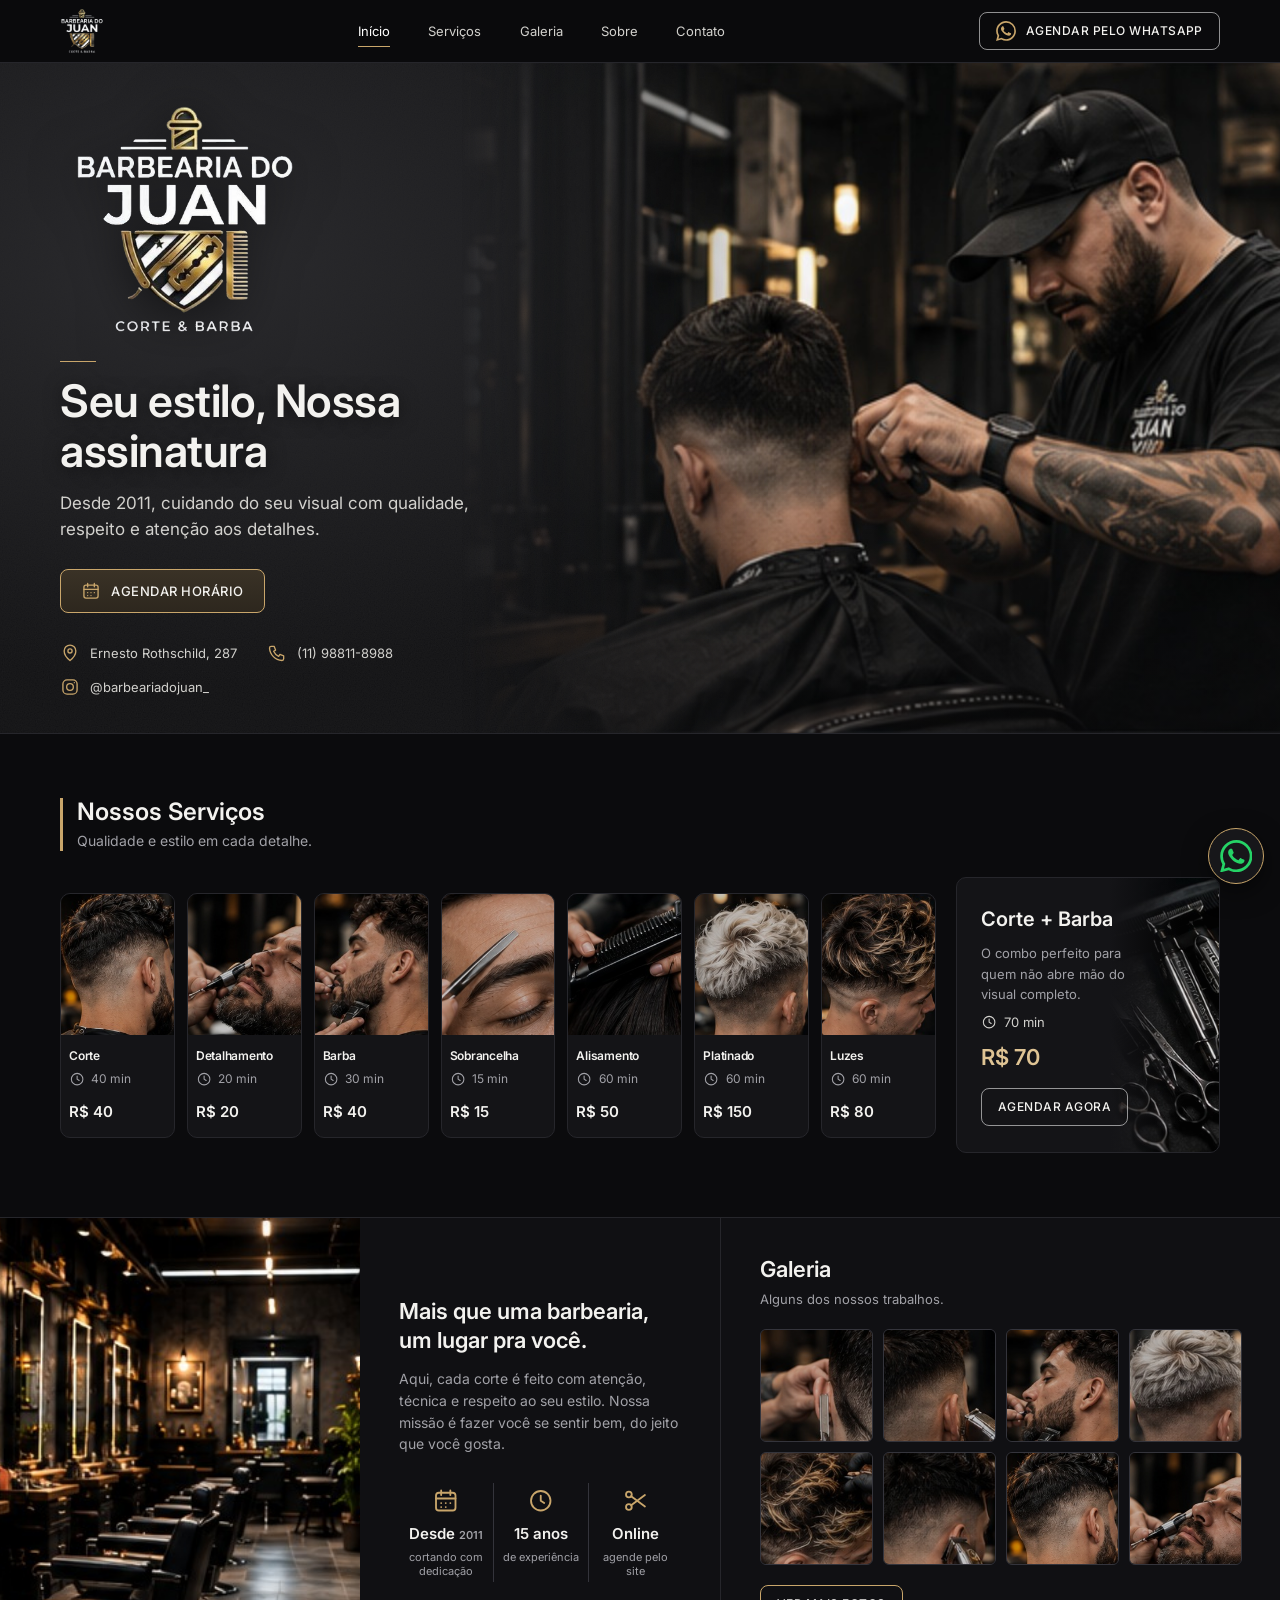
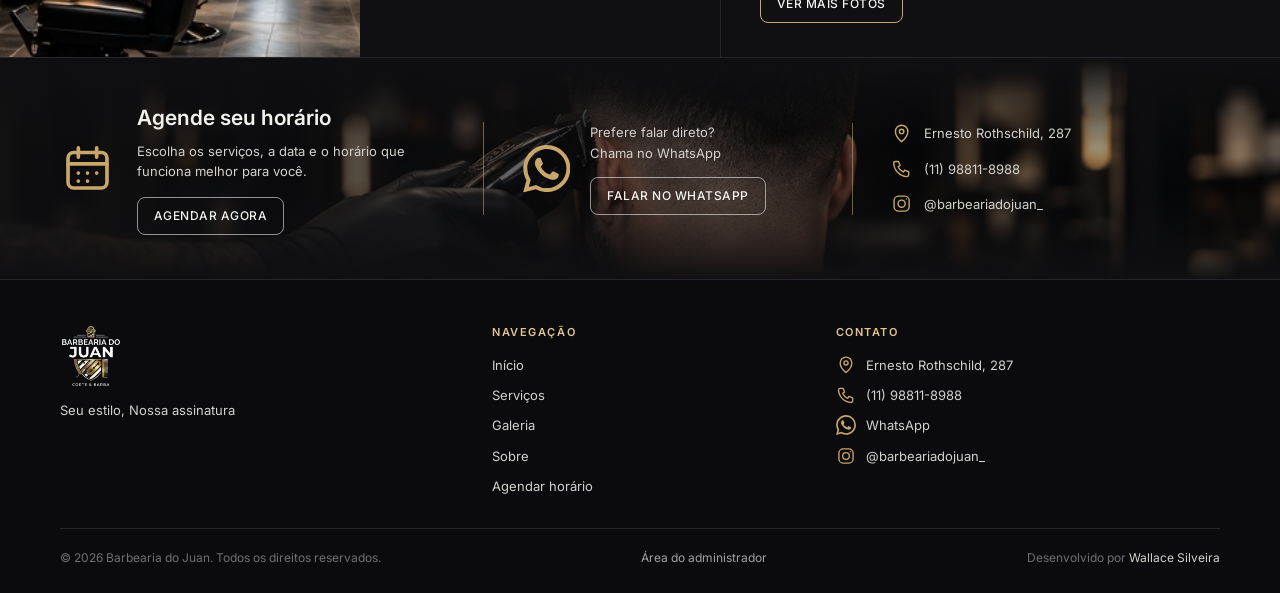
==== commit 46a1e41b: "Corrige index.html: restaura rodapé com crédito, endereço e imagens" ====
--- a/index.html
+++ b/index.html
@@ -3,8 +3,8 @@
 <head>
   <meta charset="utf-8">
   <meta name="viewport" content="width=device-width, initial-scale=1, viewport-fit=cover">
-  <title>Barbearia do Juan</title>
-  <meta name="description" content="Barbearia do Juan: cortes, barba e acabamento desde 2011. Escolha seus serviços e agende seu horário online. Av. Interlagos, 12345.">
+  <title>Barbearia do Juan — Seu estilo, Nossa assinatura</title>
+  <meta name="description" content="Barbearia do Juan: cortes, barba e acabamento desde 2011. Escolha seus serviços e agende seu horário online. Ernesto Rothschild, 287.">
   <meta name="theme-color" content="#0b0b0d">
   <link rel="icon" type="image/png" href="assets/logo/logo-128.png">
   <link rel="preconnect" href="https://fonts.googleapis.com">
@@ -27,7 +27,7 @@
         <a href="#sobre">Sobre</a>
         <a href="#contato">Contato</a>
       </nav>
-      <a class="btn btn--white btn--sm header__cta" data-wa href="https://wa.me/5511984964410" target="_blank" rel="noopener" aria-label="Agendar pelo WhatsApp">
+      <a class="btn btn--white btn--sm header__cta" data-wa href="https://wa.me/5511988118988" target="_blank" rel="noopener" aria-label="Agendar pelo WhatsApp">
         <i data-icon="whatsapp"></i><span>Agendar pelo WhatsApp</span>
       </a>
       <button class="header__menu" type="button" id="menu-btn" aria-expanded="false" aria-controls="menu" aria-label="Abrir menu"><i data-icon="menu"></i></button>
@@ -45,8 +45,8 @@
           <p class="hero__text" data-cfg="hero_texto">Desde 2011, cuidando do seu visual com qualidade, respeito e atenção aos detalhes.</p>
           <a class="btn btn--tan" href="agendamento.html"><i data-icon="calendar"></i>Agendar horário</a>
           <div class="hero__info">
-            <span><i data-icon="pin"></i><span data-cfg="endereco">Av. Interlagos, 12345</span></span>
-            <a data-tel href="tel:+5511984964410"><i data-icon="phone"></i><span data-cfg="telefone">(11) 98496-4410</span></a>
+            <a data-maps href="https://www.google.com/maps/search/?api=1&query=Ernesto%20Rothschild%2C%20287" target="_blank" rel="noopener" aria-label="Ver endereço no Google Maps"><i data-icon="pin"></i><span data-cfg="endereco">Ernesto Rothschild, 287</span></a>
+            <a data-tel href="tel:+5511988118988"><i data-icon="phone"></i><span data-cfg="telefone">(11) 98811-8988</span></a>
             <a data-insta href="https://www.instagram.com/barbeariadojuan_/" target="_blank" rel="noopener"><i data-icon="instagram"></i><span data-cfg="instagram">@barbeariadojuan_</span></a>
           </div>
         </div>
@@ -104,13 +104,13 @@
           <i class="cta__icon" data-icon="whatsapp"></i>
           <div>
             <p>Prefere falar direto?<br>Chama no WhatsApp</p>
-            <a class="btn btn--white btn--sm" data-wa href="https://wa.me/5511984964410" target="_blank" rel="noopener">Falar no WhatsApp</a>
+            <a class="btn btn--white btn--sm" data-wa href="https://wa.me/5511988118988" target="_blank" rel="noopener">Falar no WhatsApp</a>
           </div>
         </div>
         <div class="cta__col">
           <address class="contato" style="font-style:normal">
-            <span><i data-icon="pin"></i><span data-cfg="endereco">Av. Interlagos, 12345</span></span>
-            <a data-tel href="tel:+5511984964410"><i data-icon="phone"></i><span data-cfg="telefone">(11) 98496-4410</span></a>
+            <a data-maps href="https://www.google.com/maps/search/?api=1&query=Ernesto%20Rothschild%2C%20287" target="_blank" rel="noopener" aria-label="Ver endereço no Google Maps"><i data-icon="pin"></i><span data-cfg="endereco">Ernesto Rothschild, 287</span></a>
+            <a data-tel href="tel:+5511988118988"><i data-icon="phone"></i><span data-cfg="telefone">(11) 98811-8988</span></a>
             <a data-insta href="https://www.instagram.com/barbeariadojuan_/" target="_blank" rel="noopener"><i data-icon="instagram"></i><span data-cfg="instagram">@barbeariadojuan_</span></a>
           </address>
         </div>
@@ -119,14 +119,37 @@
   </main>
 
   <footer class="footer">
-    <div class="container footer__in">
-      <img data-logo src="assets/logo/logo-480.png" alt="Barbearia do Juan" width="39" height="40">
-      <span>© <span id="ano-atual"></span> <span data-cfg="nome">Barbearia do Juan</span> · <span data-cfg="slogan">Seu estilo, Nossa assinatura</span></span>
-      <div class="footer__links"><a href="agendamento.html">Agendar</a><a href="admin.html">Área do administrador</a></div>
+    <div class="container">
+      <div class="footer__grid">
+        <div class="footer__marca">
+          <img data-logo src="assets/logo/logo-480.png" alt="Barbearia do Juan" width="58" height="60">
+          <p><span data-cfg="slogan">Seu estilo, Nossa assinatura</span></p>
+        </div>
+        <nav class="footer__col" aria-label="Rodapé">
+          <h3>Navegação</h3>
+          <a href="#inicio">Início</a>
+          <a href="#servicos">Serviços</a>
+          <a href="#galeria">Galeria</a>
+          <a href="#sobre">Sobre</a>
+          <a href="agendamento.html">Agendar horário</a>
+        </nav>
+        <div class="footer__col">
+          <h3>Contato</h3>
+          <a data-maps href="https://www.google.com/maps/search/?api=1&query=Ernesto%20Rothschild%2C%20287" target="_blank" rel="noopener" aria-label="Ver endereço no Google Maps"><i data-icon="pin"></i><span data-cfg="endereco">Ernesto Rothschild, 287</span></a>
+          <a data-tel href="tel:+5511988118988"><i data-icon="phone"></i><span data-cfg="telefone">(11) 98811-8988</span></a>
+          <a data-wa href="https://wa.me/5511988118988" target="_blank" rel="noopener"><i data-icon="whatsapp"></i>WhatsApp</a>
+          <a data-insta href="https://www.instagram.com/barbeariadojuan_/" target="_blank" rel="noopener"><i data-icon="instagram"></i><span data-cfg="instagram">@barbeariadojuan_</span></a>
+        </div>
+      </div>
+      <div class="footer__base">
+        <span>© <span id="ano-atual"></span> <span data-cfg="nome">Barbearia do Juan</span>. Todos os direitos reservados.</span>
+        <a href="admin.html">Área do administrador</a>
+        <span>Desenvolvido por <a id="credito-link" href="https://www.linkedin.com/in/wallacesilveira/" target="_blank" rel="noopener">Wallace Silveira</a></span>
+      </div>
     </div>
   </footer>
 
-  <a class="wa-float" data-wa href="https://wa.me/5511984964410" target="_blank" rel="noopener" aria-label="Falar pelo WhatsApp"><i data-icon="whatsapp"></i></a>
+  <a class="wa-float" data-wa href="https://wa.me/5511988118988" target="_blank" rel="noopener" aria-label="Falar pelo WhatsApp"><i data-icon="whatsapp"></i></a>
 
   <dialog class="lightbox" id="lightbox" aria-label="Foto da galeria">
     <img id="lightbox-img" alt="">
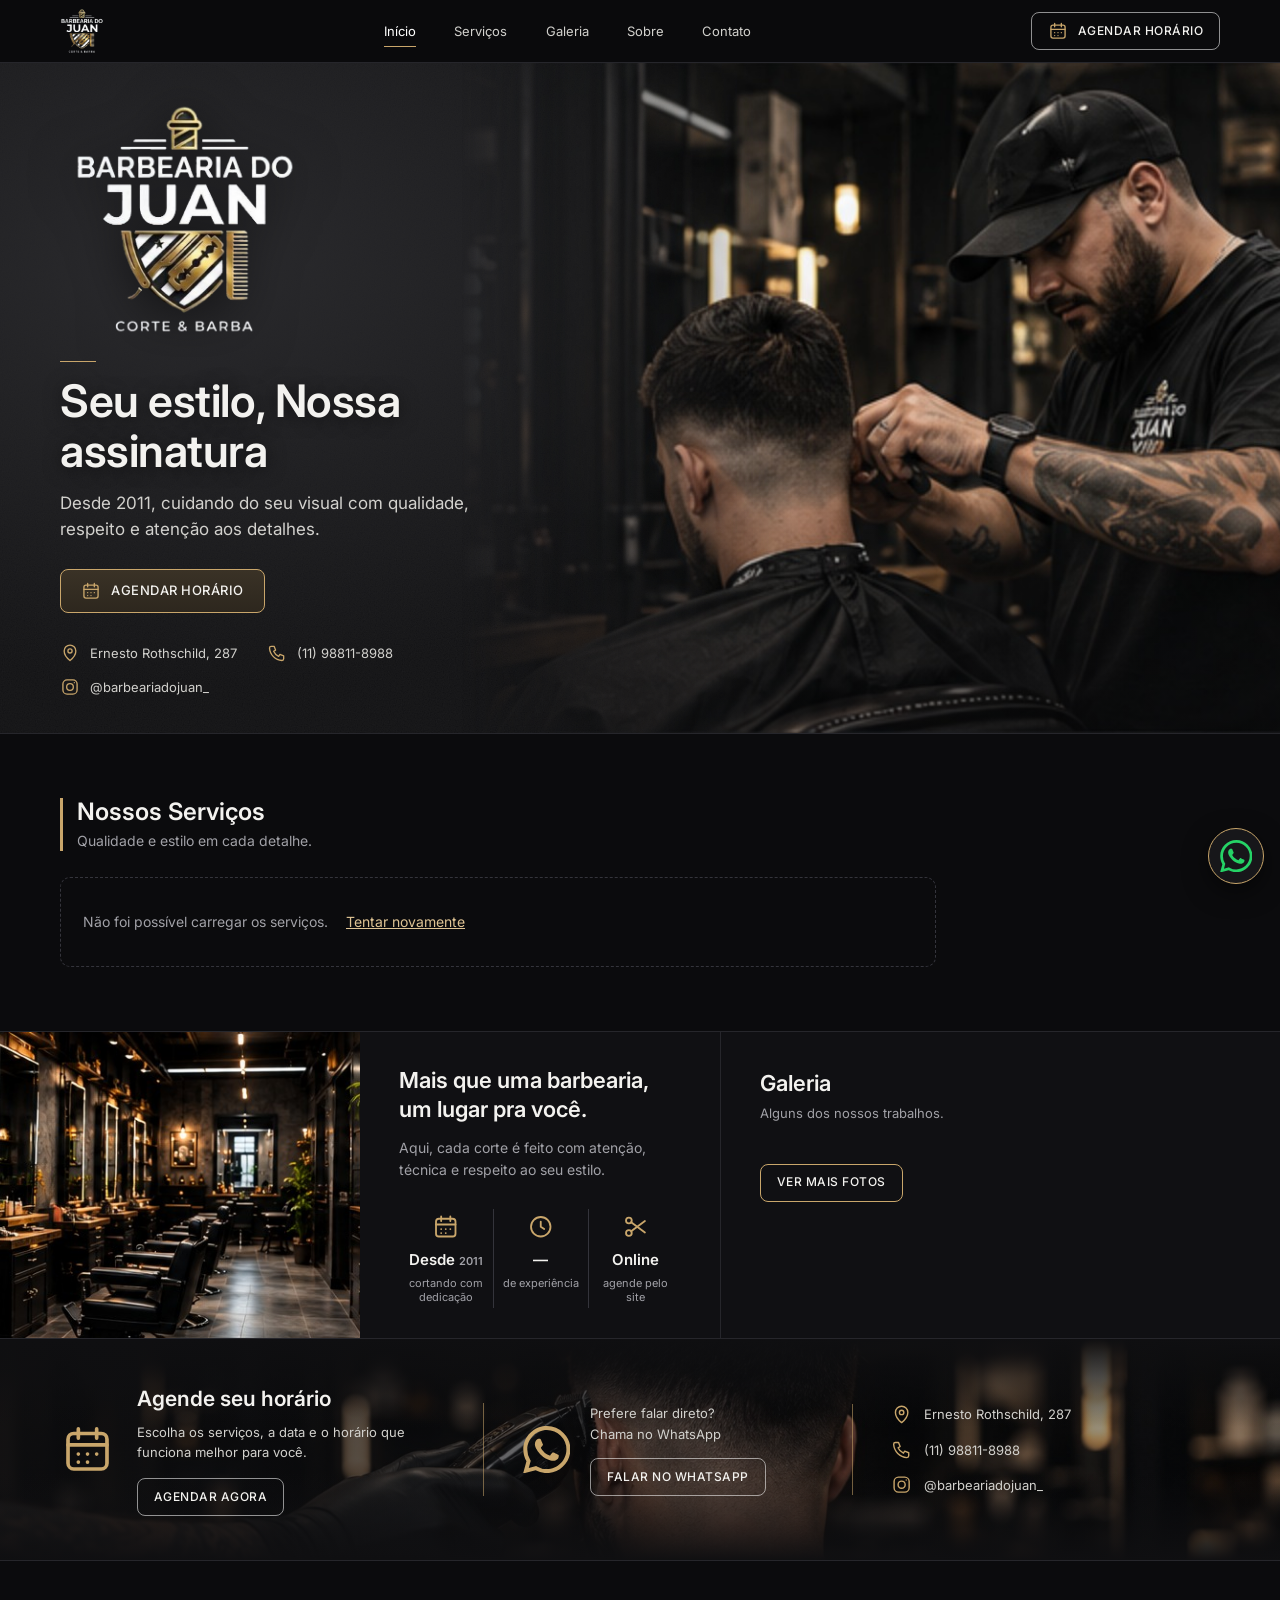
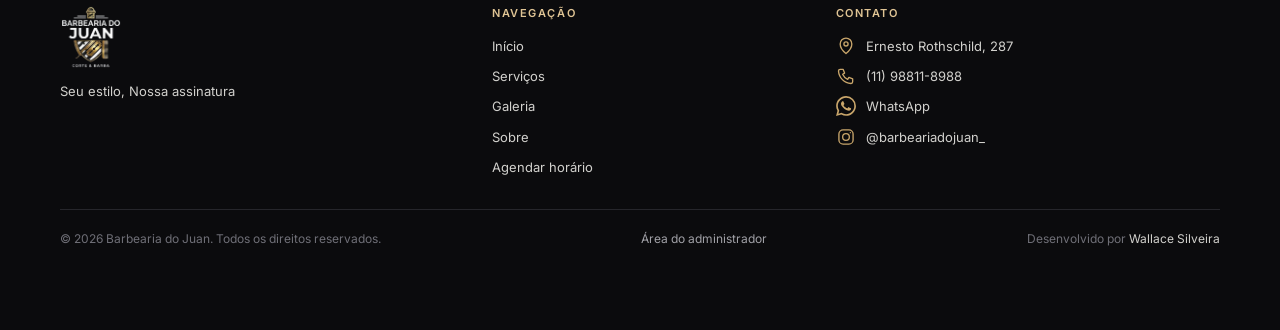
==== commit 00a1eb54: "Experiência mobile: auditoria e ajustes de responsividade - style.css consolidado: remove camadas de" ====
--- a/index.html
+++ b/index.html
@@ -18,7 +18,7 @@
   <header class="header">
     <div class="container header__in">
       <a class="header__logo" href="#inicio" aria-label="Barbearia do Juan — início">
-        <img data-logo src="assets/logo/logo-480.png" alt="Barbearia do Juan" width="56" height="58">
+        <img data-logo src="assets/logo/logo-128.png" alt="Barbearia do Juan" width="44" height="46">
       </a>
       <nav class="nav" id="menu" aria-label="Principal">
         <a href="#inicio" aria-current="true">Início</a>
@@ -27,8 +27,9 @@
         <a href="#sobre">Sobre</a>
         <a href="#contato">Contato</a>
       </nav>
-      <a class="btn btn--white btn--sm header__cta" data-wa href="https://wa.me/5511988118988" target="_blank" rel="noopener" aria-label="Agendar pelo WhatsApp">
-        <i data-icon="whatsapp"></i><span>Agendar pelo WhatsApp</span>
+      <div class="nav-veu" id="menu-veu" aria-hidden="true"></div>
+      <a class="btn btn--white btn--sm header__cta" href="agendamento.html">
+        <i data-icon="calendar"></i><span>Agendar horário</span>
       </a>
       <button class="header__menu" type="button" id="menu-btn" aria-expanded="false" aria-controls="menu" aria-label="Abrir menu"><i data-icon="menu"></i></button>
     </div>
@@ -39,7 +40,7 @@
       <div class="hero__photo"><img data-cfg-src="hero_foto" src="assets/images/hero.jpg" alt="Juan cortando o cabelo de um cliente na barbearia" fetchpriority="high"></div>
       <div class="hero__in">
         <div class="hero__content">
-          <img class="hero__logo" data-logo src="assets/logo/logo-720.png" alt="Barbearia do Juan — Corte &amp; Barba" width="250" height="260">
+          <img class="hero__logo" data-logo src="assets/logo/logo-480.png" alt="Barbearia do Juan — Corte &amp; Barba" width="250" height="260">
           <div class="hero__line" aria-hidden="true"></div>
           <h1 data-cfg="slogan">Seu estilo, Nossa assinatura</h1>
           <p class="hero__text" data-cfg="hero_texto">Desde 2011, cuidando do seu visual com qualidade, respeito e atenção aos detalhes.</p>
@@ -108,7 +109,7 @@
           </div>
         </div>
         <div class="cta__col">
-          <address class="contato" style="font-style:normal">
+          <address class="contato">
             <a data-maps href="https://www.google.com/maps/search/?api=1&query=Ernesto%20Rothschild%2C%20287" target="_blank" rel="noopener" aria-label="Ver endereço no Google Maps"><i data-icon="pin"></i><span data-cfg="endereco">Ernesto Rothschild, 287</span></a>
             <a data-tel href="tel:+5511988118988"><i data-icon="phone"></i><span data-cfg="telefone">(11) 98811-8988</span></a>
             <a data-insta href="https://www.instagram.com/barbeariadojuan_/" target="_blank" rel="noopener"><i data-icon="instagram"></i><span data-cfg="instagram">@barbeariadojuan_</span></a>
@@ -122,7 +123,7 @@
     <div class="container">
       <div class="footer__grid">
         <div class="footer__marca">
-          <img data-logo src="assets/logo/logo-480.png" alt="Barbearia do Juan" width="58" height="60">
+          <img data-logo src="assets/logo/logo-128.png" alt="Barbearia do Juan" width="62" height="64" loading="lazy">
           <p><span data-cfg="slogan">Seu estilo, Nossa assinatura</span></p>
         </div>
         <nav class="footer__col" aria-label="Rodapé">
--- a/css/style.css
+++ b/css/style.css
@@ -1,6 +1,8 @@
 /* =====================================================================
    Barbearia do Juan — estilos base + site (index.html)
    Paleta: preto, cinza escuro, cimento queimado, branco; dourado só em detalhes.
+   Organização: tokens → base → componentes (na ordem da página) → breakpoints
+   (1300 / 1100 / 860 / 760 / 600 / 360), do maior para o menor.
    ===================================================================== */
 :root {
   --bg: #0b0b0d;
@@ -20,7 +22,8 @@
   --err: #e58275;
   --radius: 10px;
   --gutter: clamp(16px, 4vw, 40px);
-  --header-h: 76px;
+  --header-h: 62px;
+  --fab: 56px; /* botão flutuante do WhatsApp */
   --font: 'Inter', system-ui, -apple-system, 'Segoe UI', Roboto, Helvetica, Arial, sans-serif;
   color-scheme: dark;
 }
@@ -29,7 +32,7 @@
 html { -webkit-text-size-adjust: 100%; scroll-behavior: smooth; scroll-padding-top: calc(var(--header-h) + 8px); }
 body {
   margin: 0; background: var(--bg); color: var(--text); font: 400 15px/1.55 var(--font);
-  -webkit-font-smoothing: antialiased; overflow-x: hidden; min-height: 100vh;
+  -webkit-font-smoothing: antialiased; min-height: 100vh;
 }
 img { display: block; max-width: 100%; }
 a { color: inherit; text-decoration: none; }
@@ -71,7 +74,7 @@
   border-bottom: 1px solid var(--line); padding-top: env(safe-area-inset-top, 0px);
 }
 .header__in { display: flex; align-items: center; justify-content: space-between; gap: 24px; height: var(--header-h); }
-.header__logo img { height: 58px; width: auto; }
+.header__logo img { height: 46px; width: auto; }
 .nav { display: flex; gap: clamp(20px, 3vw, 44px); margin-inline: auto; }
 .nav a { position: relative; font-size: 13px; color: var(--text-2); padding: 8px 0; transition: color .2s; }
 .nav a::after { content: ''; position: absolute; left: 0; right: 0; bottom: 2px; height: 1px; background: var(--gold); transform: scaleX(0); transition: transform .25s; }
@@ -79,6 +82,7 @@
 .nav a:hover::after, .nav a[aria-current="true"]::after { transform: scaleX(1); }
 .header__cta { display: inline-flex; }
 .header__menu { display: none; width: 44px; height: 44px; align-items: center; justify-content: center; background: none; border: 1px solid var(--line-2); border-radius: 8px; font-size: 20px; }
+.nav-veu { display: none; }
 
 /* ----------------------------------------------------------------- hero */
 .hero {
@@ -108,15 +112,15 @@
 .section-head h2 { font-size: clamp(20px, 2.2vw, 24px); font-weight: 600; line-height: 1.2; }
 .section-head p { color: var(--muted); font-size: 14px; margin-top: 3px; }
 
-.servicos { display: grid; grid-template-columns: minmax(0, 1fr) 280px; gap: 20px; align-items: center; }
+/* serviços (cards) + combos */
+.servicos { display: grid; grid-template-columns: minmax(0, 1fr) 264px; gap: 20px; align-items: center; }
 .servicos__lista { align-content: center; display: grid; grid-template-columns: repeat(auto-fill, minmax(100px, 1fr)); gap: 12px; }
 .card-s { display: flex; flex-direction: column; background: var(--surface); border: 1px solid var(--line); border-radius: var(--radius); overflow: hidden; transition: border-color .2s, transform .2s; }
-.card-s:hover { border-color: var(--gold); transform: translateY(-2px); }
+.card-s:hover { border-color: var(--gold); }
 .card-s__foto { aspect-ratio: 4 / 5; background: var(--surface-2); overflow: hidden; }
-.card-s__foto img { width: 100%; height: 100%; object-fit: cover; object-position: 50% 30%; transition: transform .4s; }
-.card-s:hover .card-s__foto img { transform: scale(1.05); }
-.card-s__body { padding: 12px 12px 14px; display: flex; flex-direction: column; gap: 5px; flex: 1; }
-.card-s__nome { font-size: 14px; font-weight: 600; }
+.card-s__foto img { width: 100%; height: 100%; object-fit: cover; object-position: 50% 30%; }
+.card-s__body { padding: 12px 10px 14px; display: flex; flex-direction: column; gap: 5px; flex: 1; }
+.card-s__nome { font-size: 13px; font-weight: 600; letter-spacing: -.01em; white-space: nowrap; }
 .card-s__dur { display: flex; align-items: center; gap: 6px; font-size: 12px; color: var(--muted); }
 .card-s__dur .ic { font-size: 13px; }
 .card-s__preco { margin-top: auto; padding-top: 6px; font-size: 15px; font-weight: 600; }
@@ -153,19 +157,35 @@
 .galeria > p { color: var(--muted); font-size: 13px; margin: 3px 0 20px; }
 .galeria__grid { display: grid; grid-template-columns: repeat(4, 1fr); gap: 10px; }
 .galeria__item { position: relative; aspect-ratio: 1 / 1; overflow: hidden; border: 1px solid var(--line-2); border-radius: 6px; background: var(--surface); padding: 0; }
-.galeria__item img { width: 100%; height: 100%; object-fit: cover; object-position: 50% 30%; transition: transform .4s; }
-.galeria__item:hover img { transform: scale(1.06); }
+.galeria__item img { width: 100%; height: 100%; object-fit: cover; object-position: 50% 30%; }
 .galeria .btn { align-self: flex-start; margin-top: 20px; }
+
+/* fotos levemente escurecidas; cor original (e leve zoom) só em telas com mouse */
+.card-s__foto img, .galeria__item img { filter: brightness(.78); transition: filter .35s ease, transform .4s; }
+.card-s:focus-visible .card-s__foto img, .galeria__item:focus-visible img { filter: brightness(1); }
+@media (hover: hover) {
+  .card-s:hover { transform: translateY(-2px); }
+  .card-s:hover .card-s__foto img, .galeria__item:hover img { filter: brightness(1); }
+  .card-s:hover .card-s__foto img { transform: scale(1.05); }
+  .galeria__item:hover img { transform: scale(1.06); }
+}
 
 .lightbox { border: 0; padding: 0; background: transparent; max-width: 94vw; max-height: 92vh; }
 .lightbox::backdrop { background: rgba(0, 0, 0, .88); }
 .lightbox img { max-width: 94vw; max-height: 88vh; border-radius: 8px; object-fit: contain; }
-.lightbox button { position: absolute; top: 8px; right: 8px; width: 40px; height: 40px; border-radius: 50%; border: 1px solid var(--line-2); background: rgba(0, 0, 0, .6); display: grid; place-items: center; }
+.lightbox button { position: absolute; top: 8px; right: 8px; width: 44px; height: 44px; border-radius: 50%; border: 1px solid var(--line-2); background: rgba(0, 0, 0, .6); display: grid; place-items: center; }
 
 /* ------------------------------------------------- chamada + contato */
 .cta { position: relative; overflow: hidden; border-bottom: 1px solid var(--line); background: #0f0f11; }
-.cta__bg { position: absolute; top: 0; bottom: 0; right: 0; width: 38%; -webkit-mask-image: linear-gradient(90deg, transparent 0, #000 70%); mask-image: linear-gradient(90deg, transparent 0, #000 70%); }
-.cta__bg img { width: 100%; height: 100%; object-fit: cover; object-position: 100% 50%; filter: grayscale(.9) contrast(1.1) brightness(1.15); }
+.cta__bg { position: absolute; inset: 0; width: 100%; }
+.cta__bg img { width: 100%; height: 100%; object-fit: cover; object-position: 50% 45%; filter: brightness(.8) saturate(.95); transition: filter .4s ease; }
+/* escurece onde está o texto e esmaece nas bordas de cima e de baixo */
+.cta__bg::after { content: ''; position: absolute; inset: 0; background: linear-gradient(90deg, rgba(15, 15, 17, .8) 0%, rgba(15, 15, 17, .5) 45%, rgba(15, 15, 17, .2) 100%); transition: opacity .4s ease; }
+.cta__bg::before { content: ''; position: absolute; inset: -1px 0; z-index: 1; pointer-events: none; background: linear-gradient(180deg, #0f0f11 0%, rgba(15, 15, 17, .55) 18%, rgba(15, 15, 17, 0) 40%, rgba(15, 15, 17, 0) 60%, rgba(15, 15, 17, .55) 82%, #0f0f11 100%); }
+@media (hover: hover) {
+  .cta:hover .cta__bg img { filter: none; }
+  .cta:hover .cta__bg::after { opacity: .3; }
+}
 .cta__in { position: relative; z-index: 1; display: grid; grid-template-columns: 1.15fr 1fr 1fr; align-items: center; padding-block: 44px; }
 .cta__col { display: flex; align-items: center; gap: 22px; padding-inline: clamp(16px, 3vw, 44px); }
 .cta__col + .cta__col { border-left: 1px solid rgba(201, 166, 107, .55); }
@@ -176,168 +196,17 @@
 .cta__col--wa { gap: 20px; }
 .cta__col--wa .cta__icon { font-size: 38px; }
 .cta__col--wa p { margin: 0 0 14px; font-size: 13px; line-height: 1.6; }
-.contato { display: flex; flex-direction: column; gap: 14px; font-size: 13px; }
+.contato { display: flex; flex-direction: column; gap: 14px; font-size: 13px; font-style: normal; }
 .contato a, .contato span { display: flex; align-items: center; gap: 12px; color: var(--text-2); }
 .contato a:hover { color: #fff; }
 .contato .ic { color: var(--gold); font-size: 17px; }
 
 /* --------------------------------------------------------------- rodapé */
-.footer { padding-block: 26px calc(26px + env(safe-area-inset-bottom, 0px)); color: var(--dim); font-size: 12px; }
-.footer__in { display: flex; flex-wrap: wrap; align-items: center; justify-content: space-between; gap: 14px 24px; }
-.footer__credito { flex-basis: 100%; margin-top: 16px; padding-top: 16px; border-top: 1px solid var(--line); text-align: center; }
-.footer__credito a { color: var(--text-2); text-decoration: none; }
-.footer__credito a:hover { color: var(--gold-2); }
-.footer img { height: 40px; width: auto; opacity: .85; }
+/* o espaço extra no fim evita que o botão flutuante cubra a última linha */
+.footer { padding-block: 44px calc(26px + var(--fab) + env(safe-area-inset-bottom, 0px)); color: var(--muted); font-size: 13px; }
 .footer a:hover { color: var(--gold-2); }
-.footer__links { display: flex; gap: 20px; }
-
-.wa-float {
-  position: fixed; right: max(16px, env(safe-area-inset-right, 0px)); bottom: max(16px, env(safe-area-inset-bottom, 0px)); z-index: 40;
-  width: 56px; height: 56px; border-radius: 50%; display: grid; place-items: center; font-size: 26px; color: #25d366;
-  background: #17171a; border: 1px solid var(--gold); box-shadow: 0 8px 24px rgba(0, 0, 0, .5); transition: transform .2s, background .2s;
-}
-.wa-float:hover { background: #22201b; transform: scale(1.05); }
-
-/* estados de carregamento / erro */
-.skeleton { background: linear-gradient(90deg, var(--surface) 25%, var(--surface-2) 50%, var(--surface) 75%); background-size: 200% 100%; animation: shimmer 1.4s infinite linear; border-radius: var(--radius); }
-.card-s.skeleton { min-height: 230px; border: 1px solid var(--line); }
-@keyframes shimmer { to { background-position: -200% 0; } }
-.aviso { padding: 22px; border: 1px dashed var(--line-2); border-radius: var(--radius); color: var(--muted); font-size: 14px; grid-column: 1 / -1; }
-.aviso button { margin-left: 8px; background: none; border: 0; color: var(--gold-2); text-decoration: underline; }
-
-.reveal { opacity: 0; transform: translateY(14px); transition: opacity .6s, transform .6s; }
-.reveal.in { opacity: 1; transform: none; }
-@media (prefers-reduced-motion: reduce) {
-  html { scroll-behavior: auto; }
-  *, *::before, *::after { animation: none !important; transition: none !important; }
-  .reveal { opacity: 1; transform: none; }
-}
-
-/* ============================================================ responsivo */
-@media (max-width: 1100px) {
-  .servicos { grid-template-columns: 1fr; }
-  .combos { flex-direction: row; flex-wrap: wrap; }
-  .card-c { min-width: min(100%, 320px); }
-  .duo { grid-template-columns: 1fr; }
-  .sobre { border-right: 0; border-bottom: 1px solid var(--line); }
-  .cta__in { grid-template-columns: 1fr; gap: 26px; }
-  .cta__col { padding-inline: 0; }
-  .cta__col + .cta__col { border-left: 0; border-top: 1px solid rgba(201, 166, 107, .4); padding-top: 26px; }
-  .cta__bg { left: 0; right: 0; aspect-ratio: auto; opacity: .35; -webkit-mask-image: none; mask-image: none; }
-}
-@media (max-width: 860px) {
-  :root { --header-h: 64px; }
-  .header__logo img { height: 48px; }
-  .header__menu { display: inline-flex; order: 3; }
-  .header__cta { margin-left: auto; order: 2; padding: 0 14px; }
-  .header__cta span { display: none; }
-  .header__cta::after { content: 'Agendar'; }
-  .nav {
-    position: fixed; left: 0; right: 0; top: calc(var(--header-h) + env(safe-area-inset-top, 0px)); flex-direction: column; gap: 0; margin: 0;
-    background: rgba(11, 11, 13, .98); border-bottom: 1px solid var(--line); padding: 8px var(--gutter) 16px; transform: translateY(-8px); opacity: 0; visibility: hidden; transition: opacity .2s, transform .2s, visibility .2s;
-  }
-  .nav.open { opacity: 1; transform: none; visibility: visible; }
-  .nav a { padding: 15px 0; font-size: 15px; border-bottom: 1px solid var(--line); }
-  .nav a::after { display: none; }
-
-  .hero__photo { top: 0; bottom: auto; left: 0; width: 100%; height: 340px; -webkit-mask-image: linear-gradient(180deg, #000 45%, transparent 100%); mask-image: linear-gradient(180deg, #000 45%, transparent 100%); }
-  .hero__photo img { object-position: 68% 22%; }
-  .hero__in { justify-content: flex-end; min-height: 0; padding-top: 250px; padding-bottom: 32px; }
-  .hero__logo { width: 150px; margin-left: 0; }
-  .hero__content { max-width: none; }
-  .hero__text { max-width: none; }
-  .hero .btn { width: 100%; }
-  .hero__info { flex-direction: column; gap: 14px; }
-  .sobre { grid-template-columns: 1fr; }
-  .sobre__foto { min-height: 0; aspect-ratio: 16 / 10; }
-  .galeria__grid { grid-template-columns: repeat(2, 1fr); }
-}
-@media (max-width: 520px) {
-  .servicos__lista { grid-template-columns: repeat(2, minmax(0, 1fr)); }
-  .card-c { padding: 22px 20px; }
-  .card-c > *:not(.card-c__foto) { max-width: 70%; }
-  .cta__col { flex-direction: column; align-items: flex-start; gap: 12px; }
-  .cta__col .btn { width: 100%; }
-  .stats { gap: 2px; }
-  .stat { padding-inline: 2px; }
-}
-
-/* ---- ajustes mobile: serviços 3 por linha (sobra centralizada), faixa de contato compacta, rodapé organizado ---- */
-.footer__in { display: grid; grid-template-columns: auto minmax(0, 1fr) auto; align-items: center; gap: 16px 24px; }
-.footer__in > span { text-align: center; }
-.footer__credito { grid-column: 1 / -1; }
-
-@media (max-width: 600px) {
-  .servicos__lista { display: flex; flex-wrap: wrap; justify-content: center; gap: 10px; }
-  .servicos__lista > .card-s { flex: 0 0 calc((100% - 20px) / 3); min-width: 0; }
-  .card-s__body { padding: 9px 8px 11px; gap: 3px; }
-  .card-s__nome { font-size: 12px; overflow-wrap: anywhere; line-height: 1.25; }
-  .card-s__dur { font-size: 10.5px; gap: 4px; }
-  .card-s__dur .ic { font-size: 11px; }
-  .card-s__preco { font-size: 13px; padding-top: 4px; }
-  .card-s__preco.consulta { font-size: 10.5px; }
-
-  .cta__in { gap: 0; padding-block: 8px; }
-  .cta__col { flex-direction: row; align-items: center; gap: 14px; padding-block: 20px; }
-  .cta__col + .cta__col { padding-top: 20px; }
-  .cta__icon, .cta__col--wa .cta__icon { font-size: 30px; }
-  .cta__col h2 { font-size: 18px; }
-  .cta__col p { margin: 4px 0 12px; }
-  .cta__col--wa p { margin: 0 0 10px; }
-  .cta__col .btn { width: auto; }
-  .contato { gap: 10px; }
-  .cta__bg { opacity: .28; }
-
-  .footer { padding-bottom: calc(84px + env(safe-area-inset-bottom, 0px)); }
-  .footer__in { grid-template-columns: 1fr; justify-items: center; text-align: center; gap: 14px; }
-  .footer__in > img { order: 0; }
-  .footer__links { order: 1; gap: 24px; }
-  .footer__in > span { order: 2; line-height: 1.5; }
-  .footer__credito { order: 3; width: 100%; margin-top: 4px; }
-}
-
-/* fundo do "Agende seu horário": faixa larga, escurecida para manter o texto legível */
-.cta__bg { inset: 0; width: 100%; -webkit-mask-image: none; mask-image: none; opacity: 1; }
-.cta__bg img { object-position: 50% 45%; filter: brightness(.62) saturate(.95); }
-.cta__bg::after { content: ''; position: absolute; inset: 0; background: linear-gradient(90deg, rgba(11, 11, 13, .82) 0%, rgba(11, 11, 13, .55) 55%, rgba(11, 11, 13, .35) 100%); }
-@media (max-width: 600px) { .cta__bg { opacity: 1; } .cta__bg::after { background: rgba(11, 11, 13, .62); } }
-
-
-/* cabeçalho mais compacto */
-:root { --header-h: 62px; }
-.header__logo img { height: 46px; }
-@media (max-width: 860px) { :root { --header-h: 54px; } .header__logo img { height: 40px; } }
-
-/* fotos levemente escurecidas; cor original ao passar o mouse (serviços, galeria e "Agende seu horário") */
-.card-s__foto img, .galeria__item img { filter: brightness(.72); transition: filter .35s ease, transform .4s; }
-.card-s:hover .card-s__foto img, .card-s:focus-visible .card-s__foto img,
-.galeria__item:hover img, .galeria__item:focus-visible img { filter: brightness(1); }
-.cta__bg img { filter: brightness(.78) saturate(.95); transition: filter .4s ease; }
-.cta__bg::after { transition: opacity .4s ease; }
-.cta:hover .cta__bg img { filter: none; }
-.cta:hover .cta__bg::after { opacity: .3; }
-
-/* nome do serviço sempre inteiro no card */
-.servicos { grid-template-columns: minmax(0, 1fr) 264px; }
-.card-s__body { padding: 12px 10px 14px; }
-.card-s__nome { font-size: 13px; letter-spacing: -.01em; white-space: nowrap; }
-@media (max-width: 600px) { .card-s__body { padding: 9px 8px 11px; } .card-s__nome { font-size: 12px; white-space: normal; overflow-wrap: anywhere; } }
-
-/* escurecimento leve: fixo em telas sem mouse (toque não clareia a foto) */
-.card-s__foto img, .galeria__item img { filter: brightness(.78); }
-.cta__bg img { filter: brightness(.8) saturate(.95); }
-@media (hover: none) {
-  .card-s:hover .card-s__foto img, .galeria__item:hover img { filter: brightness(.78); }
-  .cta:hover .cta__bg img { filter: brightness(.8) saturate(.95); }
-  .cta:hover .cta__bg::after { opacity: 1; }
-}
-@media (min-width: 1101px) and (max-width: 1300px) { .card-s__nome { font-size: 12px; letter-spacing: -.02em; } .card-s__body { padding-inline: 8px; } }
-@media (max-width: 1100px) { .servicos { grid-template-columns: 1fr; } }
-
-/* rodapé organizado: marca | navegação | contato + barra inferior */
-.footer { padding-block: 44px calc(26px + env(safe-area-inset-bottom, 0px)); color: var(--muted); font-size: 13px; }
 .footer__grid { display: grid; grid-template-columns: 1.3fr 1fr 1.3fr; gap: 32px 48px; padding-bottom: 32px; }
-.footer__marca img { height: 64px; width: auto; opacity: 1; margin-bottom: 12px; }
+.footer__marca img { height: 64px; width: auto; margin-bottom: 12px; }
 .footer__marca p { color: var(--text-2); max-width: 240px; }
 .footer__col { display: flex; flex-direction: column; align-items: flex-start; gap: 10px; }
 .footer__col h3 { font-size: 11px; letter-spacing: .14em; text-transform: uppercase; color: var(--gold-2); font-weight: 600; margin-bottom: 4px; }
@@ -348,65 +217,156 @@
 .footer__base a { color: var(--muted); text-decoration: none; }
 .footer__base a:hover { color: var(--gold-2); }
 #credito-link { color: var(--text-2); }
+
+.wa-float {
+  position: fixed; right: max(16px, env(safe-area-inset-right, 0px)); bottom: max(16px, env(safe-area-inset-bottom, 0px)); z-index: 40;
+  width: var(--fab); height: var(--fab); border-radius: 50%; display: grid; place-items: center; font-size: 26px; color: #25d366;
+  background: #17171a; border: 1px solid var(--gold); box-shadow: 0 8px 24px rgba(0, 0, 0, .5); transition: transform .2s, background .2s;
+}
+.wa-float:hover { background: #22201b; transform: scale(1.05); }
+
+/* estados de carregamento / erro */
+.skeleton { background: linear-gradient(90deg, var(--surface) 25%, var(--surface-2) 50%, var(--surface) 75%); background-size: 200% 100%; animation: shimmer 1.4s infinite linear; border-radius: var(--radius); }
+.card-s.skeleton { min-height: 230px; border: 1px solid var(--line); }
+@keyframes shimmer { to { background-position: -200% 0; } }
+.aviso { padding: 22px; border: 1px dashed var(--line-2); border-radius: var(--radius); color: var(--muted); font-size: 14px; grid-column: 1 / -1; }
+.aviso button { margin-left: 8px; min-height: 44px; background: none; border: 0; color: var(--gold-2); text-decoration: underline; }
+
+.reveal { opacity: 0; transform: translateY(14px); transition: opacity .6s, transform .6s; }
+.reveal.in { opacity: 1; transform: none; }
+@media (prefers-reduced-motion: reduce) {
+  html { scroll-behavior: auto; }
+  *, *::before, *::after { animation: none !important; transition: none !important; }
+  .reveal { opacity: 1; transform: none; }
+}
+
+/* ============================================================ responsivo */
+/* notebook pequeno: cards de serviço mais estreitos */
+@media (min-width: 1101px) and (max-width: 1300px) {
+  .card-s__nome { font-size: 12px; letter-spacing: -.02em; }
+  .card-s__body { padding-inline: 8px; }
+}
+
+/* tablet: uma coluna por bloco; "Agende seu horário" com a foto em faixa acima do conteúdo */
+@media (max-width: 1100px) {
+  .servicos { grid-template-columns: 1fr; }
+  .servicos__lista { grid-template-columns: repeat(auto-fit, minmax(100px, 1fr)); }
+  .combos { flex-direction: row; flex-wrap: wrap; }
+  .card-c { min-width: min(100%, 320px); }
+  .duo { grid-template-columns: 1fr; }
+  .sobre { border-right: 0; border-bottom: 1px solid var(--line); }
+
+  .cta { display: flex; flex-direction: column; }
+  .cta__bg { position: relative; inset: auto; height: clamp(170px, 42vw, 280px); flex: none; }
+  .cta__bg img { object-position: 60% 50%; }
+  .cta__bg::before { display: none; }
+  .cta__bg::after, .cta:hover .cta__bg::after { bottom: -2px; opacity: 1; background: linear-gradient(180deg, rgba(15, 15, 17, 0) 0%, rgba(15, 15, 17, .35) 35%, rgba(15, 15, 17, .8) 70%, #0f0f11 100%); }
+  .cta__in { width: 100%; grid-template-columns: 1fr; gap: 26px; padding-top: 0; margin-top: -28px; z-index: 2; }
+  .cta__col { padding-inline: 0; }
+  .cta__col + .cta__col { border-left: 0; border-top: 1px solid rgba(201, 166, 107, .4); padding-top: 26px; }
+}
+
+/* celular grande / tablet vertical: menu recolhido, hero empilhado */
+@media (max-width: 860px) {
+  :root { --header-h: 58px; }
+  .header__logo img { height: 46px; }
+  .header__menu { display: inline-flex; order: 3; }
+  .header__cta { margin-left: auto; order: 2; padding: 0 14px; min-height: 44px; }
+  .header__cta span { display: none; }
+  .header__cta::after { content: 'Agendar'; }
+  .nav {
+    position: fixed; left: 0; right: 0; top: calc(var(--header-h) + env(safe-area-inset-top, 0px)); z-index: 2; flex-direction: column; gap: 0; margin: 0;
+    max-height: calc(100dvh - var(--header-h) - env(safe-area-inset-top, 0px)); overflow-y: auto; overscroll-behavior: contain;
+    background: rgba(11, 11, 13, .98); border-bottom: 1px solid var(--line); padding: 8px var(--gutter) 16px; transform: translateY(-8px); opacity: 0; visibility: hidden; transition: opacity .2s, transform .2s, visibility .2s;
+  }
+  .nav.open { opacity: 1; transform: none; visibility: visible; }
+  .nav a { display: flex; align-items: center; min-height: 52px; padding: 0; font-size: 16px; border-bottom: 1px solid var(--line); }
+  .nav a:last-child { border-bottom: 0; }
+  .nav a::after { display: none; }
+  .nav a[aria-current="true"] { color: var(--gold-2); }
+  /* véu escuro atrás do menu aberto: toque fora fecha */
+  .nav-veu { display: block; position: fixed; left: 0; right: 0; top: calc(var(--header-h) + env(safe-area-inset-top, 0px)); height: 100dvh; z-index: 1; background: rgba(0, 0, 0, .55); opacity: 0; visibility: hidden; transition: opacity .2s, visibility .2s; }
+  .nav.open ~ .nav-veu { opacity: 1; visibility: visible; }
+
+  .hero__photo { top: 0; bottom: auto; left: 0; width: 100%; height: 340px; -webkit-mask-image: linear-gradient(180deg, #000 45%, transparent 100%); mask-image: linear-gradient(180deg, #000 45%, transparent 100%); }
+  .hero__photo img { object-position: 68% 22%; }
+  .hero__in { justify-content: flex-end; min-height: 0; padding-top: 250px; padding-bottom: 32px; }
+  .hero__logo { width: 150px; margin-left: 0; }
+  .hero h1, .sobre__txt h2, .cta__col h2 { text-wrap: balance; }
+  .hero__content, .hero__text { max-width: none; }
+  .hero .btn { width: 100%; min-height: 50px; }
+  /* contatos viram linhas de toque confortáveis */
+  .hero__info { flex-direction: column; gap: 0; margin-top: 18px; font-size: 14px; }
+  .hero__info a { min-height: 44px; }
+  .contato { gap: 0; font-size: 14px; }
+  .contato a { min-height: 44px; }
+
+  /* serviços: cards e combo dividem a mesma grade (o combo encaixa ao lado dos últimos cards) */
+  .servicos { grid-template-columns: repeat(5, minmax(0, 1fr)); gap: 12px; align-items: stretch; }
+  .servicos__lista, .combos { display: contents; }
+  .combos > .card-c { grid-column: span 3; min-width: 0; }
+  .servicos > .aviso { grid-column: 1 / -1; }
+
+  .sobre { grid-template-columns: 1fr; }
+  .sobre__foto { min-height: 0; aspect-ratio: 16 / 10; }
+  .galeria .btn, .btn--sm { min-height: 44px; }
+  .footer__col { gap: 0; }
+  .footer__col a { min-height: 44px; }
+  .footer__base a { display: inline-block; padding-block: 10px; }
+}
+
+/* rodapé compacto: marca no topo, contato abaixo (a navegação já está no menu do topo) */
 @media (max-width: 760px) {
-  .footer { padding-top: 32px; padding-bottom: calc(84px + env(safe-area-inset-bottom, 0px)); }
-  .footer__grid { grid-template-columns: 1fr 1fr; gap: 28px 20px; }
-  .footer__marca { grid-column: 1 / -1; display: flex; align-items: center; gap: 14px; }
+  .footer { padding-top: 26px; }
+  .footer__grid { grid-template-columns: 1fr; gap: 20px; padding-bottom: 20px; }
+  .footer__marca { display: flex; align-items: center; gap: 14px; }
   .footer__marca img { margin: 0; height: 56px; }
-  .footer__col:last-child { grid-column: 1 / -1; }
-  .footer__base { flex-direction: column; align-items: flex-start; }
-}
-@media (max-width: 760px) {
-  .footer__col:nth-child(2) { grid-column: 1 / -1; flex-direction: row; flex-wrap: wrap; gap: 10px 22px; }
-  .footer__col:nth-child(2) h3 { flex-basis: 100%; margin-bottom: 0; }
-}
-
-/* mobile: cards e combo fluem na mesma grade de 3 colunas (o combo ocupa 2 colunas e encaixa no fim) */
+  .footer__col h3 { margin-bottom: 4px; }
+  .footer__col a { font-size: 14px; }
+  .footer__col:nth-child(2) { display: none; }
+  .footer__base { flex-direction: column; align-items: center; text-align: center; gap: 2px; padding-top: 16px; }
+  .footer__base > * { line-height: 1.6; }
+}
+
+/* celular: 3 cards por linha, combo ocupando 2; faixa de contato compacta */
 @media (max-width: 600px) {
-  .servicos { display: grid; grid-template-columns: repeat(3, minmax(0, 1fr)); gap: 10px; align-items: stretch; }
-  .servicos__lista, .combos { display: contents; }
-  .servicos__lista > .card-s { flex: none; min-width: 0; }
-  .combos > .card-c { grid-column: span 2; min-width: 0; min-height: 0; padding: 16px 14px; gap: 6px; }
+  :root { --fab: 52px; }
+  .servicos { grid-template-columns: repeat(3, minmax(0, 1fr)); gap: 10px; }
+  .combos > .card-c { grid-column: span 2; min-height: 0; padding: 16px 14px; gap: 6px; }
+  .card-c > *:not(.card-c__foto) { max-width: 70%; }
   .card-c h3 { font-size: 17px; }
-  .card-c__desc { font-size: 11.5px; }
+  .card-c__desc { font-size: 12px; }
   .card-c__preco { font-size: 19px; }
-  .card-c .btn { min-height: 34px; padding: 0 12px; font-size: 11px; }
-  .servicos > .aviso, .servicos__lista > .aviso { grid-column: 1 / -1; }
-  /* rodapé: sem o bloco "Navegação" no celular */
-  .footer__col:nth-child(2) { display: none; }
-}
-@media (min-width: 601px) and (max-width: 760px) { .footer__col:nth-child(2) { display: none; } }
-
-/* "Agende seu horário" em telas menores: a foto vira uma faixa acima do conteúdo, sem zoom */
-@media (max-width: 1100px) {
-  .cta { display: flex; flex-direction: column; }
-  .cta__bg { position: relative; inset: auto; width: 100%; height: clamp(150px, 34vw, 260px); flex: none; }
-  .cta__bg img { object-position: 60% 50%; }
-  .cta__bg::after, .cta:hover .cta__bg::after { background: linear-gradient(180deg, transparent 55%, #0f0f11 100%); opacity: 1; }
-  .cta__in { width: 100%; padding-top: 12px; }
-}
-
-/* transição suave foto → "Agende seu horário" (celular/tablet) */
-@media (max-width: 1100px) {
-  .cta__bg { height: clamp(170px, 42vw, 280px); }
-  .cta__bg::after, .cta:hover .cta__bg::after { bottom: -2px; background: linear-gradient(180deg, rgba(15, 15, 17, 0) 0%, rgba(15, 15, 17, .35) 35%, rgba(15, 15, 17, .8) 70%, #0f0f11 100%); }
-  .cta__in { padding-top: 0; margin-top: -28px; position: relative; z-index: 2; }
-}
-
-/* rodapé no celular: compacto, sem espaço sobrando */
-@media (max-width: 760px) {
-  .footer { padding-top: 26px; padding-bottom: calc(22px + env(safe-area-inset-bottom, 0px)); }
-  .footer__grid { gap: 20px; padding-bottom: 20px; }
-  .footer__marca { justify-content: flex-start; }
-  .footer__col { gap: 8px; }
-  .footer__base { align-items: center; text-align: center; gap: 4px; padding-top: 16px; }
-  .footer__base > * { line-height: 1.6; }
-}
-@media (max-width: 760px) { .footer__base { font-size: 11.5px; padding-right: 64px; padding-left: 64px; } }
-
-/* desktop: a foto também esmaece nas bordas de cima e de baixo, e fica mais escura onde está o texto */
-.cta__bg::before { content: ''; position: absolute; inset: -1px 0; z-index: 1; pointer-events: none; background: linear-gradient(180deg, #0f0f11 0%, rgba(15, 15, 17, .55) 18%, rgba(15, 15, 17, 0) 40%, rgba(15, 15, 17, 0) 60%, rgba(15, 15, 17, .55) 82%, #0f0f11 100%); }
-@media (min-width: 1101px) {
-  .cta__bg::after { background: linear-gradient(90deg, rgba(15, 15, 17, .8) 0%, rgba(15, 15, 17, .5) 45%, rgba(15, 15, 17, .2) 100%); }
-}
-@media (max-width: 1100px) { .cta__bg::before { display: none; } }
+  .card-c .btn { min-height: 40px; padding: 0 12px; font-size: 11.5px; }
+  .card-s__body { padding: 9px 8px 11px; gap: 3px; }
+  .card-s__nome { font-size: 12px; white-space: normal; overflow-wrap: break-word; line-height: 1.25; }
+  .card-s__dur { font-size: 11px; gap: 4px; }
+  .card-s__dur .ic { font-size: 11px; }
+  .card-s__preco { font-size: 13px; padding-top: 4px; }
+  .card-s__preco.consulta { font-size: 11px; }
+
+  .stats { gap: 2px; }
+  .stat { padding-inline: 2px; }
+  .stat span { font-size: 11.5px; }
+  .galeria__grid { grid-template-columns: repeat(2, 1fr); }
+
+  .cta__in { gap: 0; padding-bottom: 8px; }
+  .cta__col { padding-block: 20px; gap: 14px; }
+  .cta__col + .cta__col { padding-top: 20px; }
+  .cta__icon, .cta__col--wa .cta__icon { font-size: 30px; }
+  .cta__col h2 { font-size: 18px; }
+  .cta__col p { margin: 4px 0 12px; }
+  .cta__col--wa p { margin: 0 0 10px; }
+  .cta__col .btn { min-height: 44px; }
+
+  .footer__base { font-size: 12px; }
+}
+
+/* celulares pequenos (320–359px): 2 cards por linha para os nomes caberem inteiros */
+@media (max-width: 359px) {
+  .servicos { grid-template-columns: repeat(2, minmax(0, 1fr)); }
+  .combos > .card-c { grid-column: 1 / -1; }
+  .card-c > *:not(.card-c__foto) { max-width: 64%; }
+  .card-s__foto { aspect-ratio: 1 / 1; }
+  .card-s__nome { font-size: 13px; }
+}
